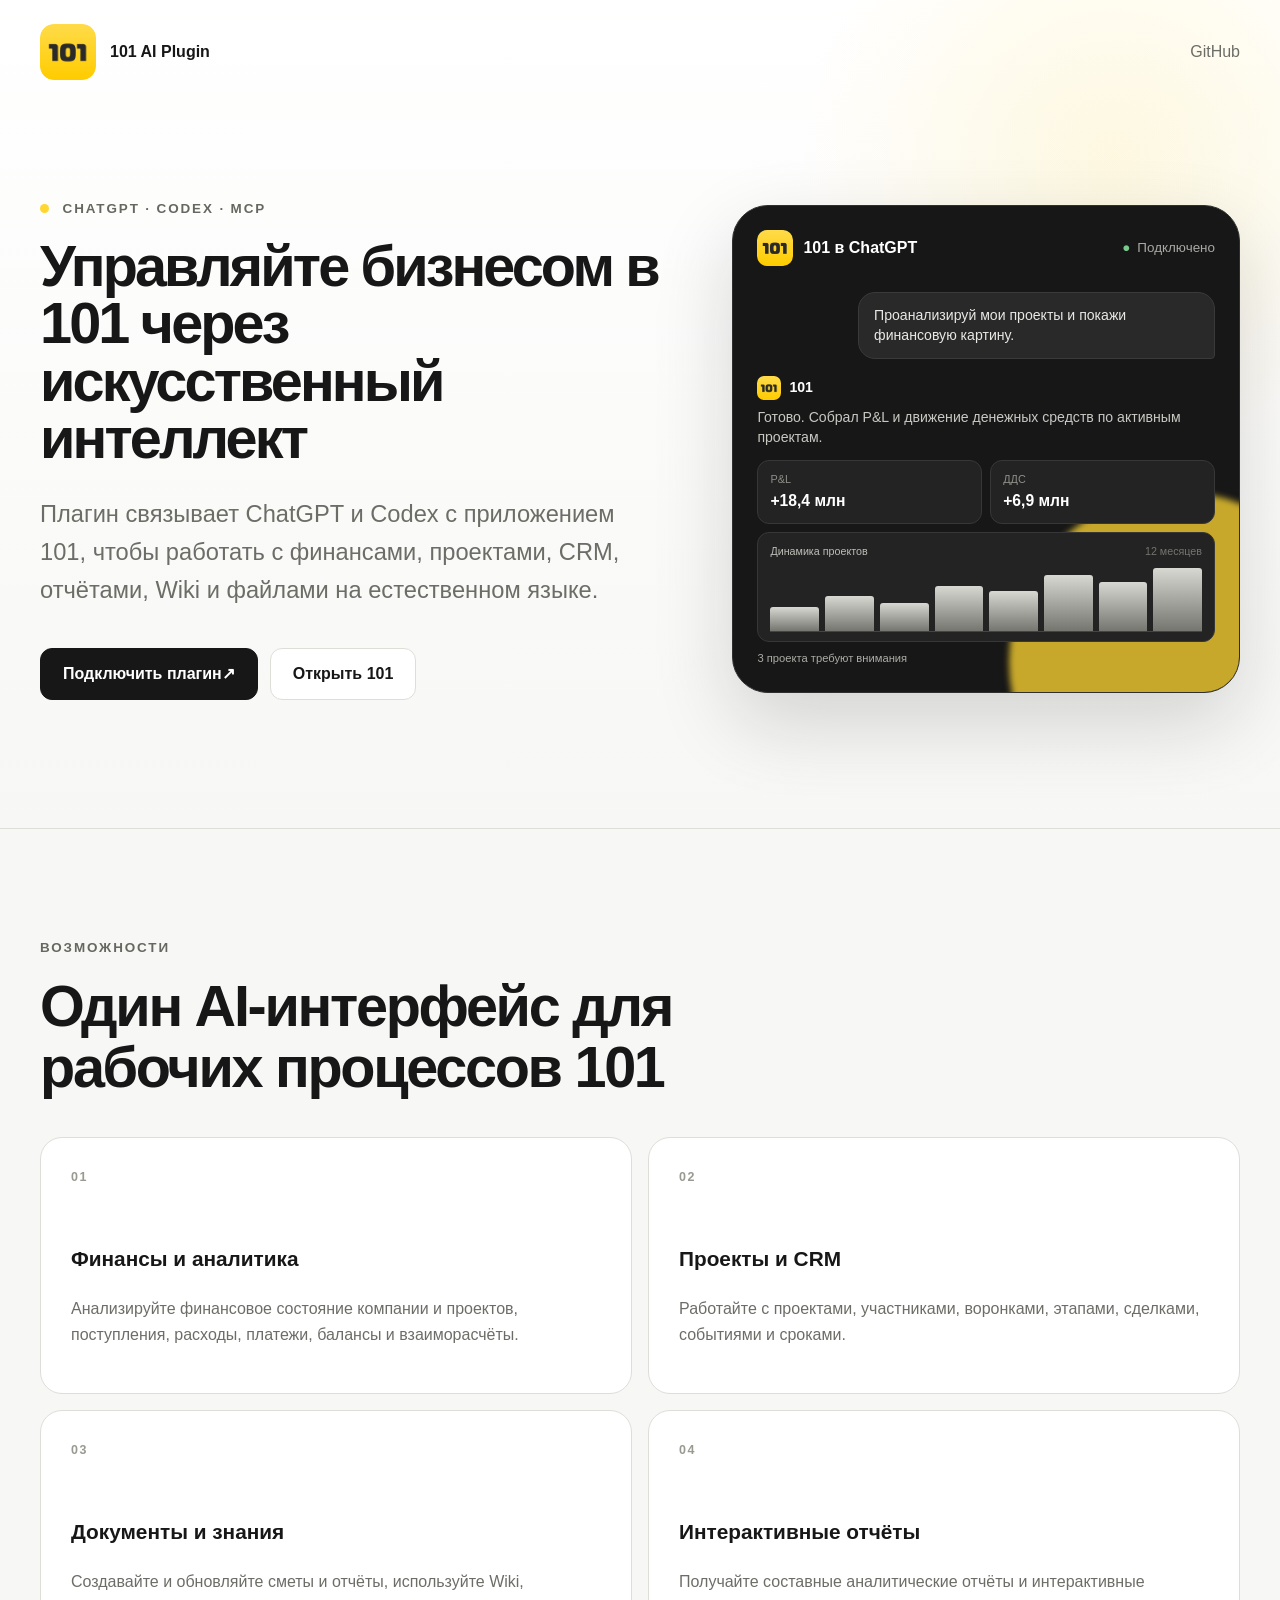
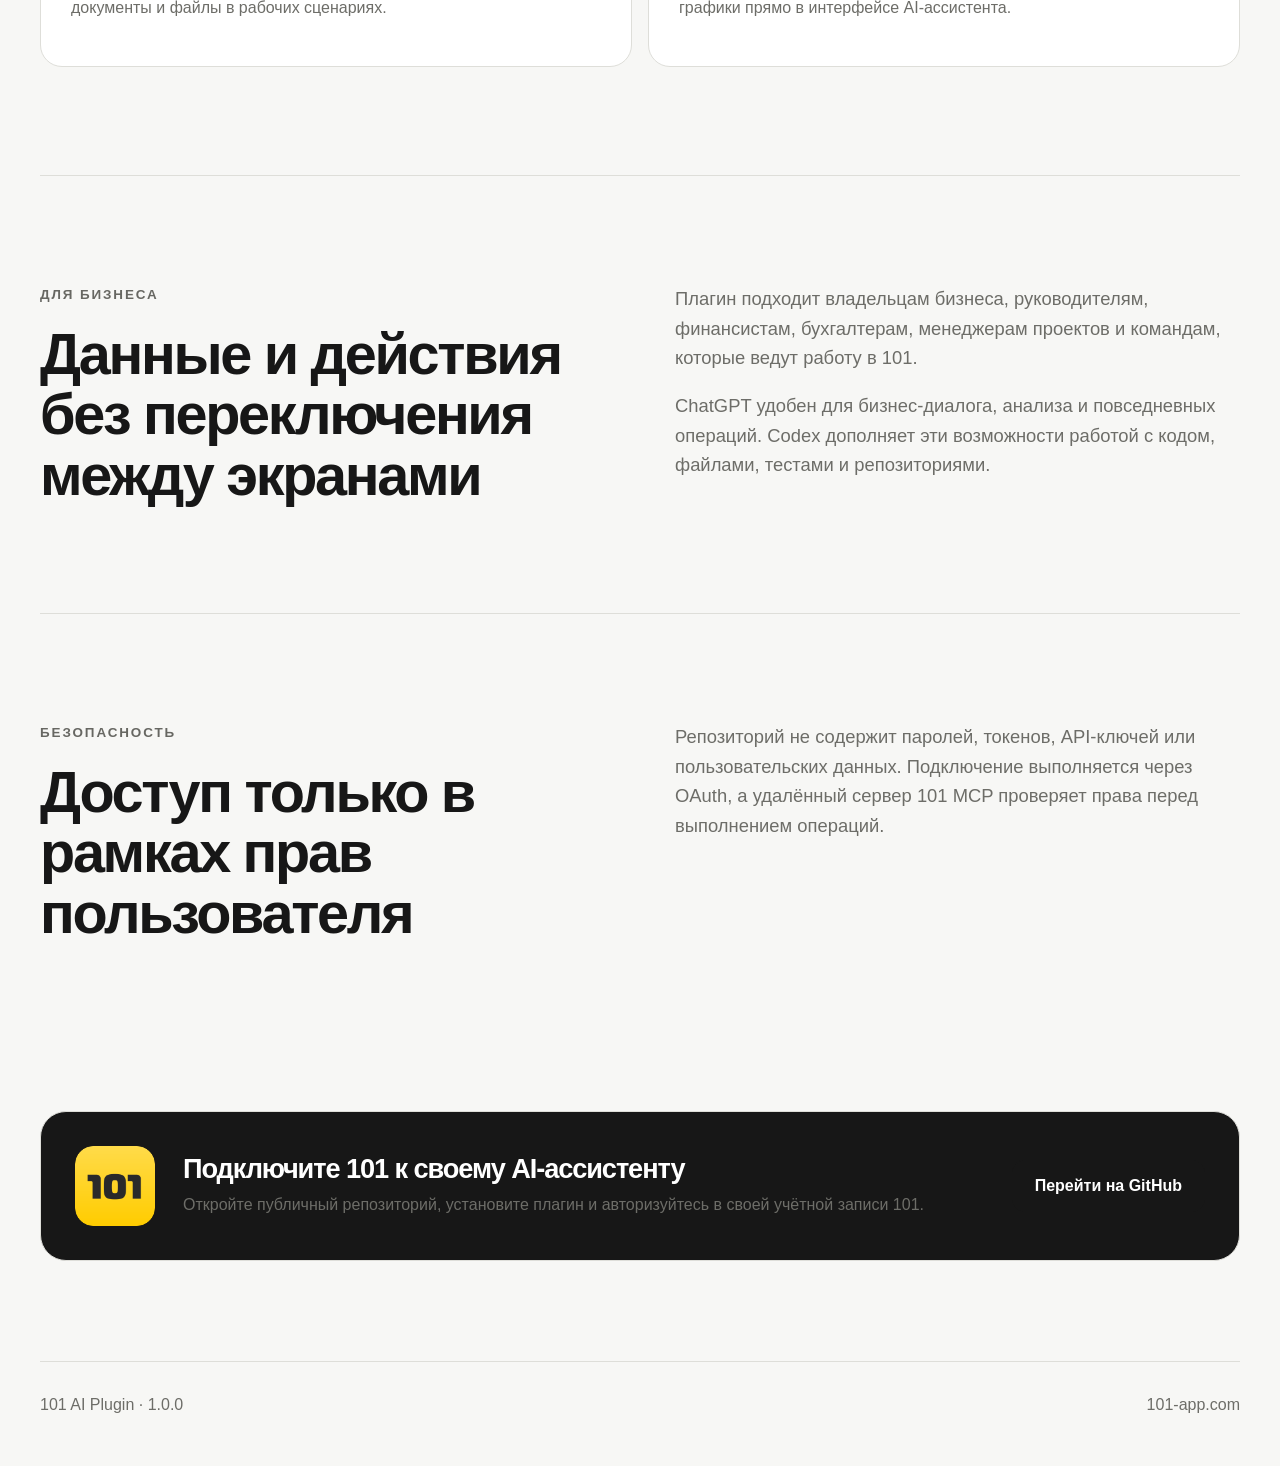
==== docs/index.html @ 82dd188e "fix: refine hero contrast and AI preview" ====
<!doctype html>
<html lang="ru">
  <head>
    <meta charset="utf-8">
    <meta name="viewport" content="width=device-width, initial-scale=1">
    <title>101 AI Plugin — плагин 101 для ChatGPT, Codex и MCP</title>
    <meta name="description" content="Плагин приложения 101 для работы с финансами, проектами, CRM, отчётами и бизнес-аналитикой через ChatGPT, Codex и MCP.">
    <meta name="robots" content="index, follow">
    <link rel="canonical" href="https://101-group.github.io/101-ai-plugin/">
    <link rel="icon" type="image/png" href="101-logo.png">
    <meta property="og:type" content="website">
    <meta property="og:locale" content="ru_RU">
    <meta property="og:title" content="101 AI Plugin — управление бизнесом через искусственный интеллект">
    <meta property="og:description" content="Финансы, проекты, CRM, отчёты и интерактивная аналитика 101 в ChatGPT и Codex.">
    <meta property="og:url" content="https://101-group.github.io/101-ai-plugin/">
    <meta property="og:image" content="https://101-group.github.io/101-ai-plugin/101-logo.png">
    <meta name="twitter:card" content="summary">
    <link rel="stylesheet" href="styles.css">
    <script type="application/ld+json">
      {
        "@context": "https://schema.org",
        "@type": "SoftwareApplication",
        "name": "101 AI Plugin",
        "applicationCategory": "BusinessApplication",
        "description": "Плагин приложения 101 для работы с финансами, проектами, CRM, отчётами и бизнес-аналитикой через ChatGPT, Codex и MCP.",
        "url": "https://101-group.github.io/101-ai-plugin/",
        "softwareVersion": "1.0.0",
        "publisher": {
          "@type": "Organization",
          "name": "101",
          "url": "https://101-app.com/"
        },
        "sameAs": [
          "https://github.com/101-group/101-ai-plugin",
          "https://101-app.com/"
        ]
      }
    </script>
  </head>
  <body>
    <header class="hero">
      <nav class="nav" aria-label="Основная навигация">
        <a class="brand" href="https://101-app.com/" aria-label="Приложение 101">
          <img src="101-logo.png" width="56" height="56" alt="101">
          <span>101 AI Plugin</span>
        </a>
        <a class="nav-link" href="https://github.com/101-group/101-ai-plugin">GitHub</a>
      </nav>

      <div class="hero-content">
        <div class="hero-copy">
          <p class="eyebrow"><span></span> ChatGPT · Codex · MCP</p>
          <h1>Управляйте бизнесом в 101 через искусственный интеллект</h1>
          <p class="lead">Плагин связывает ChatGPT и Codex с приложением 101, чтобы работать с финансами, проектами, CRM, отчётами, Wiki и файлами на естественном языке.</p>
          <div class="actions">
            <a class="button primary" href="https://github.com/101-group/101-ai-plugin#подключение-в-chatgpt">Подключить плагин <span aria-hidden="true">↗</span></a>
            <a class="button secondary" href="https://101-app.com/">Открыть 101</a>
          </div>
        </div>

        <div class="assistant-preview" aria-label="Пример финансового анализа 101 в ChatGPT">
          <div class="preview-head">
            <span class="preview-brand"><img src="101-logo.png" width="36" height="36" alt="">101 в ChatGPT</span>
            <span class="status-dot">Подключено</span>
          </div>

          <div class="chat-thread">
            <div class="message user-message">Проанализируй мои проекты и покажи финансовую картину.</div>
            <div class="message assistant-message">
              <div class="assistant-name"><img src="101-logo.png" width="24" height="24" alt="">101</div>
              <p>Готово. Собрал P&amp;L и движение денежных средств по активным проектам.</p>
              <div class="metric-row">
                <div><span>P&amp;L</span><strong>+18,4 млн</strong></div>
                <div><span>ДДС</span><strong>+6,9 млн</strong></div>
              </div>
              <div class="mini-chart" aria-label="Динамика проектов">
                <div class="chart-head"><span>Динамика проектов</span><span>12 месяцев</span></div>
                <div class="bars" aria-hidden="true">
                  <i style="--h:38%"></i><i style="--h:56%"></i><i style="--h:45%"></i><i style="--h:72%"></i><i style="--h:64%"></i><i style="--h:88%"></i><i style="--h:78%"></i><i style="--h:100%"></i>
                </div>
              </div>
              <span class="analysis-note">3 проекта требуют внимания</span>
            </div>
          </div>
        </div>
      </div>
    </header>

    <main>
      <section class="section" aria-labelledby="capabilities-title">
        <p class="section-label">Возможности</p>
        <h2 id="capabilities-title">Один AI-интерфейс для рабочих процессов 101</h2>
        <div class="grid">
          <article class="card">
            <span class="card-number">01</span>
            <h3>Финансы и аналитика</h3>
            <p>Анализируйте финансовое состояние компании и проектов, поступления, расходы, платежи, балансы и взаиморасчёты.</p>
          </article>
          <article class="card">
            <span class="card-number">02</span>
            <h3>Проекты и CRM</h3>
            <p>Работайте с проектами, участниками, воронками, этапами, сделками, событиями и сроками.</p>
          </article>
          <article class="card">
            <span class="card-number">03</span>
            <h3>Документы и знания</h3>
            <p>Создавайте и обновляйте сметы и отчёты, используйте Wiki, документы и файлы в рабочих сценариях.</p>
          </article>
          <article class="card">
            <span class="card-number">04</span>
            <h3>Интерактивные отчёты</h3>
            <p>Получайте составные аналитические отчёты и интерактивные графики прямо в интерфейсе AI-ассистента.</p>
          </article>
        </div>
      </section>

      <section class="section split" aria-labelledby="audience-title">
        <div>
          <p class="section-label">Для бизнеса</p>
          <h2 id="audience-title">Данные и действия без переключения между экранами</h2>
        </div>
        <div class="copy">
          <p>Плагин подходит владельцам бизнеса, руководителям, финансистам, бухгалтерам, менеджерам проектов и командам, которые ведут работу в 101.</p>
          <p>ChatGPT удобен для бизнес-диалога, анализа и повседневных операций. Codex дополняет эти возможности работой с кодом, файлами, тестами и репозиториями.</p>
        </div>
      </section>

      <section class="section security" aria-labelledby="security-title">
        <div>
          <p class="section-label">Безопасность</p>
          <h2 id="security-title">Доступ только в рамках прав пользователя</h2>
        </div>
        <p>Репозиторий не содержит паролей, токенов, API-ключей или пользовательских данных. Подключение выполняется через OAuth, а удалённый сервер 101 MCP проверяет права перед выполнением операций.</p>
      </section>

      <section class="cta" aria-labelledby="cta-title">
        <img src="101-logo.png" width="80" height="80" alt="">
        <div>
          <h2 id="cta-title">Подключите 101 к своему AI-ассистенту</h2>
          <p>Откройте публичный репозиторий, установите плагин и авторизуйтесь в своей учётной записи 101.</p>
        </div>
        <a class="button primary" href="https://github.com/101-group/101-ai-plugin">Перейти на GitHub</a>
      </section>
    </main>

    <footer>
      <span>101 AI Plugin · 1.0.0</span>
      <a href="https://101-app.com/">101-app.com</a>
    </footer>
  </body>
</html>
---- docs/styles.css ----
:root {
  color-scheme: light;
  --bg: #f7f7f5;
  --surface: #ffffff;
  --surface-muted: #efefec;
  --surface-strong: #171717;
  --text: #171717;
  --muted: #6d6d68;
  --line: #deded9;
  --accent: #ffd632;
  --accent-text: #171717;
  --max: 1200px;
}

* { box-sizing: border-box; }

html { scroll-behavior: smooth; }

body {
  margin: 0;
  color: var(--text);
  background: var(--bg);
  font-family: Inter, -apple-system, BlinkMacSystemFont, "Segoe UI", sans-serif;
  line-height: 1.6;
}

a { color: inherit; }

.hero {
  min-height: 760px;
  padding: 24px max(24px, calc((100vw - var(--max)) / 2));
  background:
    radial-gradient(circle at 87% 19%, rgba(255, 214, 50, 0.14), transparent 24%),
    linear-gradient(180deg, #ffffff 0%, var(--bg) 100%);
  border-bottom: 1px solid var(--line);
}

.nav {
  display: flex;
  align-items: center;
  justify-content: space-between;
}

.brand {
  display: flex;
  align-items: center;
  gap: 14px;
  font-weight: 700;
  text-decoration: none;
}

.brand img { border-radius: 14px; }

.nav-link {
  color: var(--muted);
  text-decoration: none;
}

.hero-content {
  display: grid;
  grid-template-columns: minmax(0, 1.1fr) minmax(400px, 0.9fr);
  gap: 72px;
  align-items: center;
  padding: 118px 0 104px;
}

.eyebrow,
.section-label {
  margin: 0 0 18px;
  color: #676762;
  font-size: 0.84rem;
  font-weight: 750;
  letter-spacing: 0.14em;
  text-transform: uppercase;
}

.eyebrow span {
  display: inline-block;
  width: 9px;
  height: 9px;
  margin-right: 8px;
  background: var(--accent);
  border-radius: 50%;
}

h1,
h2,
h3,
p { margin-top: 0; }

h1 {
  max-width: 850px;
  margin-bottom: 28px;
  font-size: clamp(2.8rem, 4.5vw, 4.35rem);
  line-height: 1;
  letter-spacing: -0.05em;
}

.lead {
  max-width: 760px;
  margin-bottom: 38px;
  color: var(--muted);
  font-size: clamp(1.15rem, 2.3vw, 1.48rem);
}

.actions {
  display: flex;
  flex-wrap: wrap;
  gap: 12px;
}

.button {
  display: inline-flex;
  min-height: 52px;
  align-items: center;
  justify-content: center;
  padding: 12px 22px;
  border: 1px solid var(--line);
  border-radius: 12px;
  font-weight: 700;
  text-decoration: none;
}

.button.primary {
  color: #fff;
  background: #171717;
  border-color: #171717;
}

.button.secondary { background: #fff; }

.button { transition: transform 180ms ease, background-color 180ms ease; }
.button:hover { transform: translateY(-2px); }
.button.primary:hover { background: #333; }

.assistant-preview {
  position: relative;
  min-height: 480px;
  padding: 24px;
  overflow: hidden;
  color: #fff;
  background: #171717;
  border: 1px solid #2f2f2f;
  border-radius: 36px;
  box-shadow: 0 30px 80px rgba(20, 20, 18, 0.16);
}

.assistant-preview::after {
  position: absolute;
  right: -110px;
  bottom: -140px;
  width: 340px;
  height: 340px;
  background: rgba(255, 214, 50, 0.76);
  border-radius: 50%;
  filter: blur(3px);
  content: "";
}

.preview-head,
.preview-foot {
  position: relative;
  z-index: 2;
  display: flex;
  align-items: center;
  justify-content: space-between;
}

.preview-brand { display: flex; align-items: center; gap: 10px; font-weight: 700; }
.preview-brand img { border-radius: 10px; }
.status-dot { color: #a9a9a4; font-size: .84rem; }
.status-dot::before { color: #77ca8b; content: "●"; margin-right: 7px; }

.chat-thread { position: relative; z-index: 2; margin-top: 26px; }
.message { font-size: .88rem; line-height: 1.4; }
.user-message {
  max-width: 78%;
  margin-left: auto;
  padding: 13px 15px;
  color: #e8e8e4;
  background: #292929;
  border: 1px solid #3a3a3a;
  border-radius: 17px 17px 4px 17px;
}
.assistant-message { margin-top: 17px; }
.assistant-name { display: flex; align-items: center; gap: 8px; margin-bottom: 8px; font-weight: 700; }
.assistant-name img { border-radius: 7px; }
.assistant-message > p { margin-bottom: 12px; color: #c8c8c3; }
.metric-row { display: grid; grid-template-columns: 1fr 1fr; gap: 8px; }
.metric-row > div { padding: 11px 12px; background: #232323; border: 1px solid #373737; border-radius: 12px; }
.metric-row span { display: block; margin-bottom: 3px; color: #8f8f89; font-size: .68rem; }
.metric-row strong { font-size: .98rem; }
.mini-chart { margin-top: 8px; padding: 11px 12px 9px; background: #232323; border: 1px solid #373737; border-radius: 12px; }
.chart-head { display: flex; justify-content: space-between; color: #bdbdb8; font-size: .67rem; }
.chart-head span:last-child { color: #74746f; }
.bars { display: flex; height: 64px; align-items: end; gap: 6px; margin-top: 9px; border-bottom: 1px solid #464641; }
.bars i { flex: 1; height: var(--h); min-width: 4px; background: linear-gradient(180deg, #d8d8d2, #767671); border-radius: 3px 3px 0 0; }
.analysis-note { display: inline-block; margin-top: 9px; color: #adada7; font-size: .7rem; }

main,
footer {
  width: min(var(--max), calc(100% - 48px));
  margin-inline: auto;
}

.section { padding: 108px 0; }

.section + .section { border-top: 1px solid var(--line); }

h2 {
  max-width: 800px;
  margin-bottom: 40px;
  font-size: clamp(2rem, 4.5vw, 3.6rem);
  line-height: 1.05;
  letter-spacing: -0.04em;
}

h3 { font-size: 1.3rem; }

.grid {
  display: grid;
  grid-template-columns: repeat(2, 1fr);
  gap: 16px;
}

.card {
  min-height: 220px;
  padding: 30px;
  background: var(--surface);
  border: 1px solid var(--line);
  border-radius: 22px;
}

.card { transition: transform 180ms ease, box-shadow 180ms ease; }
.card:hover { transform: translateY(-4px); box-shadow: 0 18px 46px rgba(20,20,18,.07); }
.card-number { display: block; margin-bottom: 54px; color: #999991; font-size: .78rem; font-weight: 700; letter-spacing: .12em; }

.card p,
.copy,
.security > p,
.cta p { color: var(--muted); }

.split,
.security {
  display: grid;
  grid-template-columns: 1fr 1fr;
  gap: 70px;
}

.split h2,
.security h2 { margin-bottom: 0; }

.copy,
.security > p { font-size: 1.15rem; }

.cta {
  display: grid;
  grid-template-columns: auto 1fr auto;
  gap: 28px;
  align-items: center;
  margin: 60px 0 100px;
  padding: 34px;
  color: #fff;
  background: var(--surface-strong);
  border: 1px solid var(--line);
  border-radius: 26px;
}

.cta img { border-radius: 18px; }
.cta h2 { margin-bottom: 8px; font-size: 1.7rem; }
.cta p { margin-bottom: 0; }

footer {
  display: flex;
  justify-content: space-between;
  padding: 30px 0 48px;
  color: var(--muted);
  border-top: 1px solid var(--line);
}

footer a { text-decoration: none; }

.button:focus-visible,
.nav-link:focus-visible,
.brand:focus-visible,
footer a:focus-visible {
  outline: 3px solid var(--accent);
  outline-offset: 4px;
}

@media (max-width: 760px) {
  .hero { min-height: auto; }
  .hero-content { grid-template-columns: 1fr; gap: 48px; padding: 84px 0 72px; }
  .assistant-preview { min-height: 430px; border-radius: 26px; }
  .user-message { max-width: 88%; }
  .grid,
  .split,
  .security { grid-template-columns: 1fr; }
  .split,
  .security { gap: 24px; }
  .section { padding: 76px 0; }
  .cta { grid-template-columns: 1fr; }
  .cta .button { width: 100%; }
  footer { flex-direction: column; gap: 10px; }
}

@media (prefers-reduced-motion: reduce) {
  html { scroll-behavior: auto; }
}
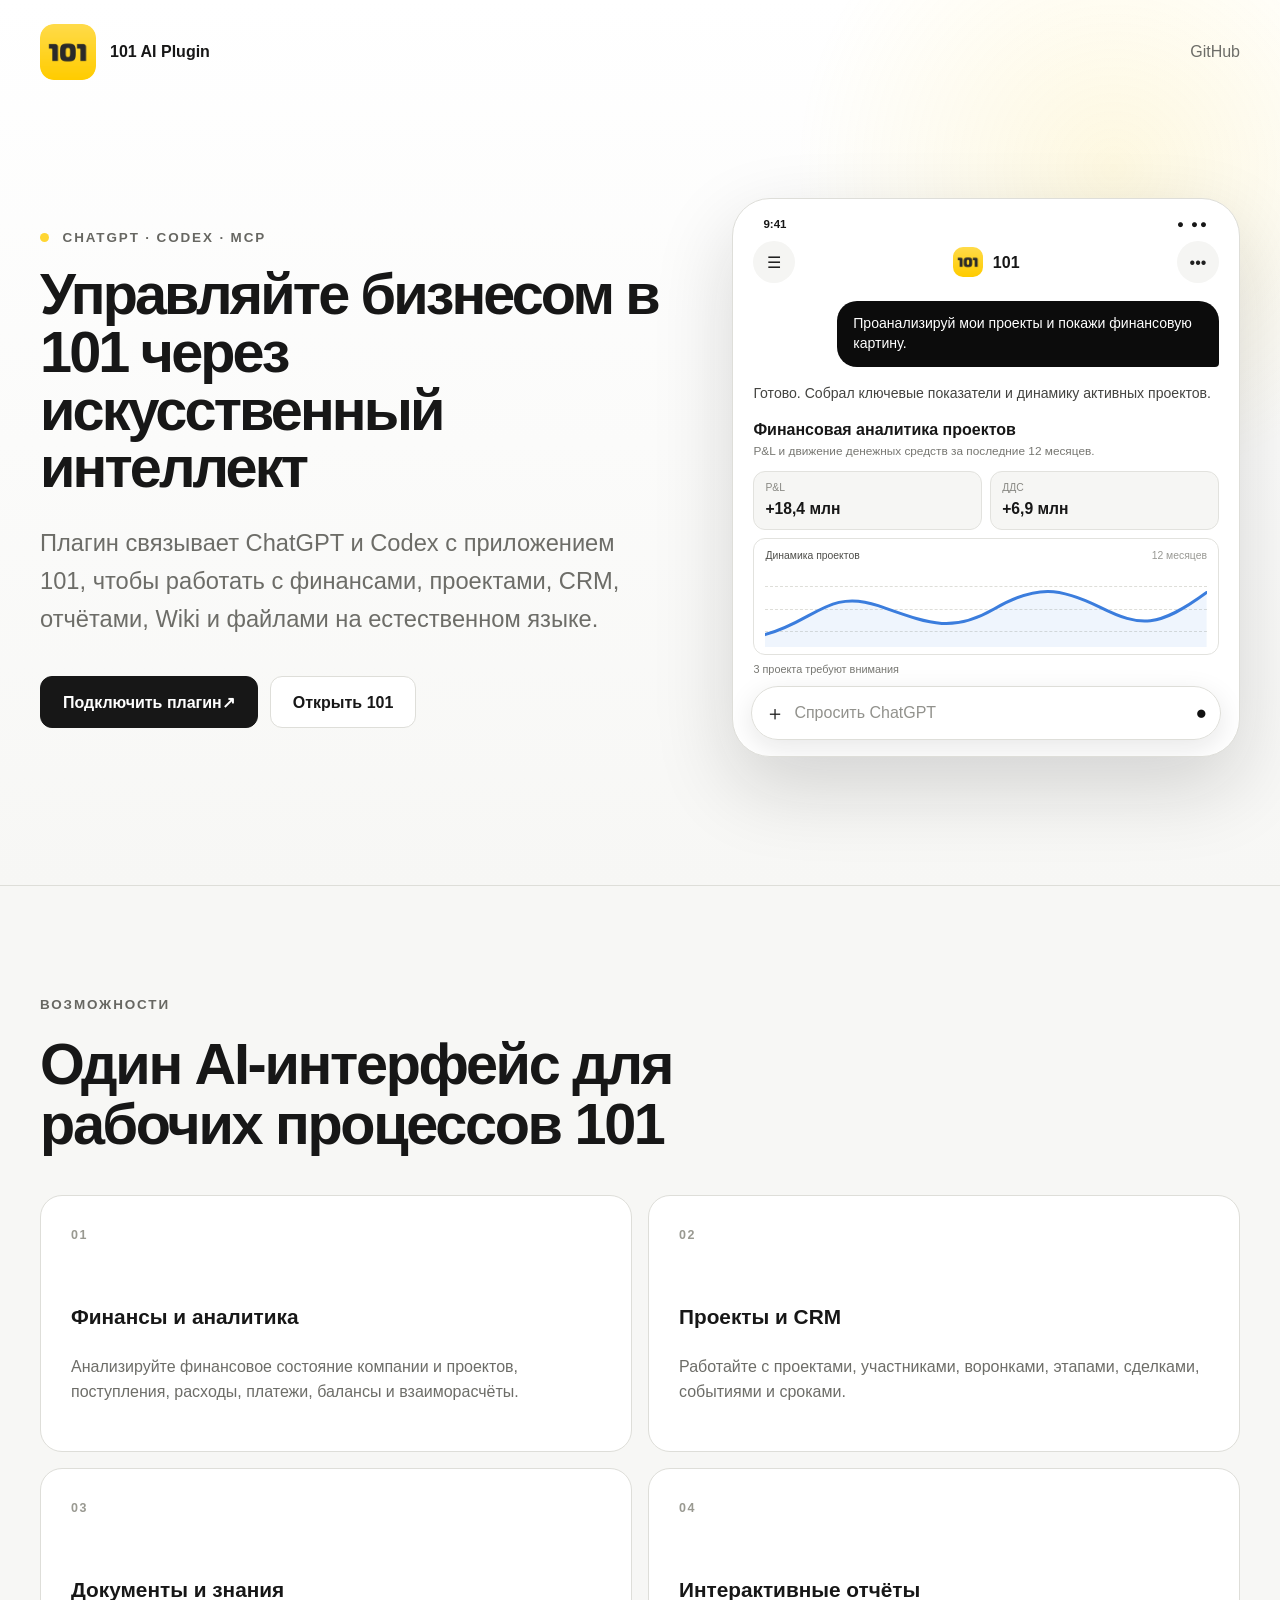
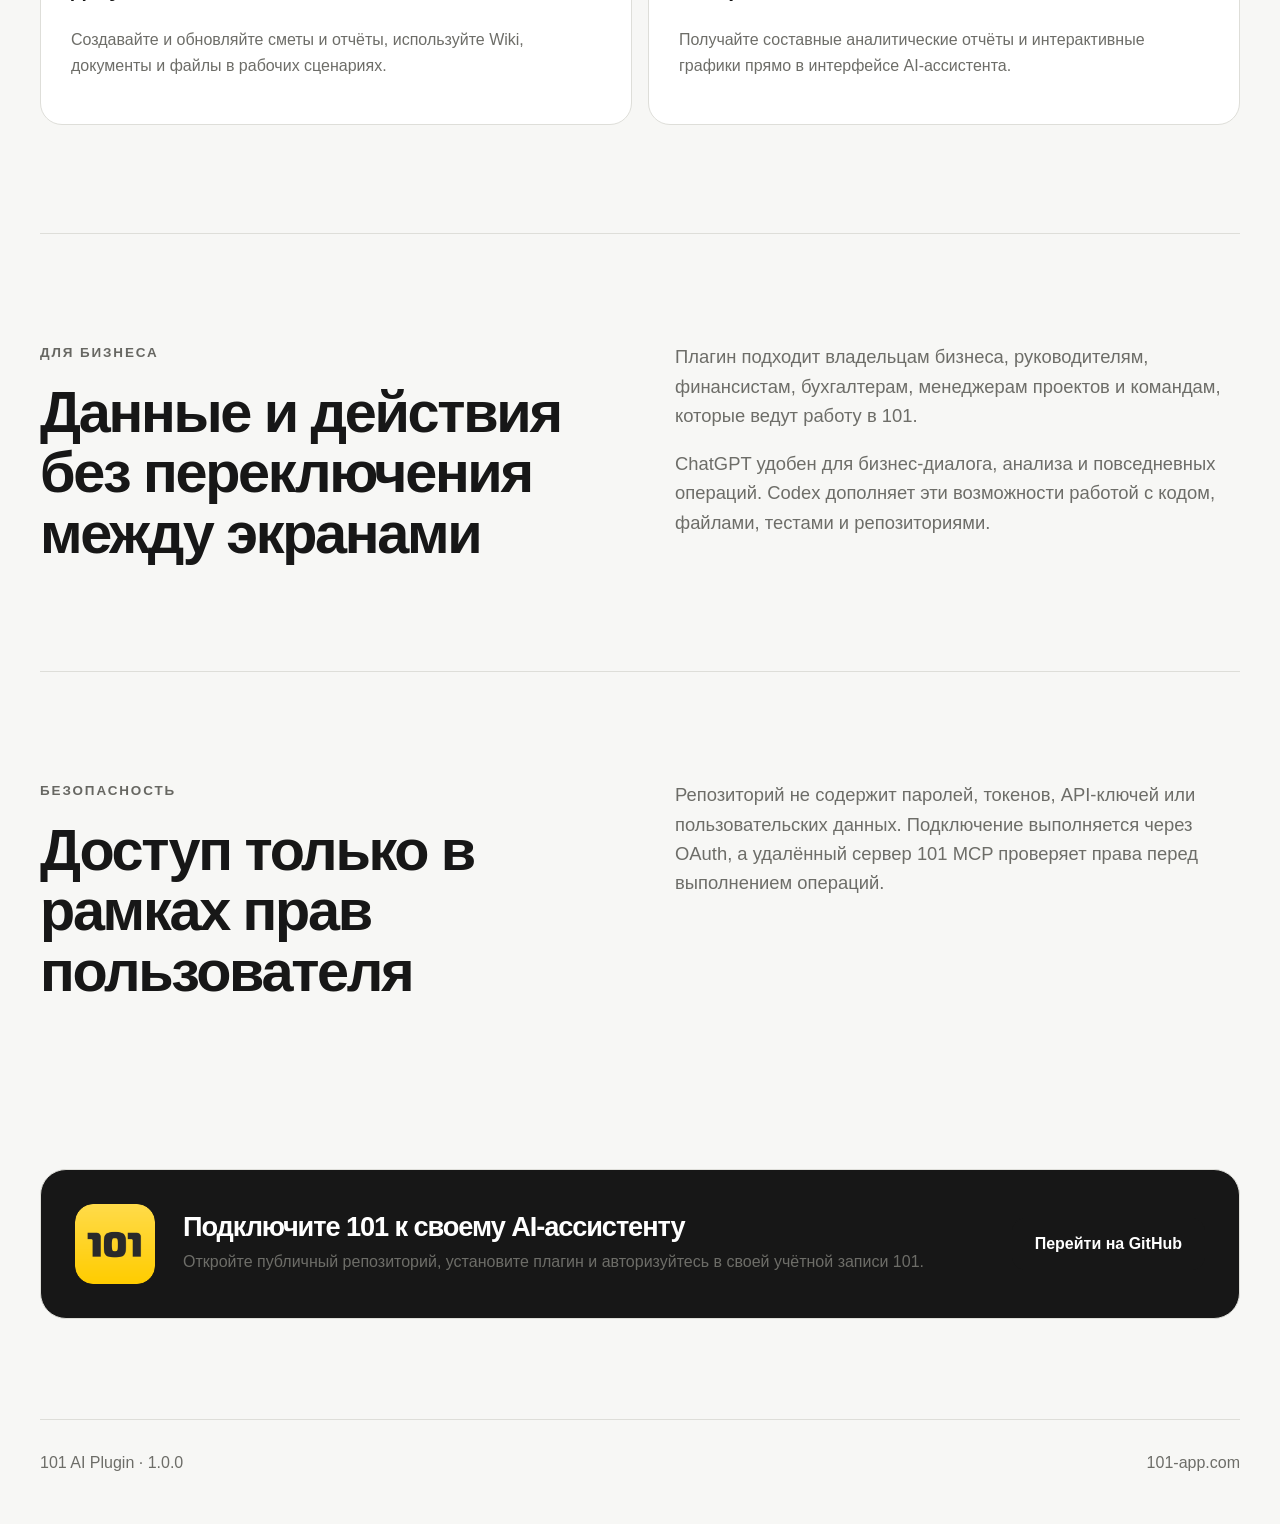
==== commit d648aad0: "fix: model ChatGPT mobile analytics preview" ====
--- a/docs/index.html
+++ b/docs/index.html
@@ -59,29 +59,38 @@
         </div>
 
         <div class="assistant-preview" aria-label="Пример финансового анализа 101 в ChatGPT">
+          <div class="phone-status" aria-hidden="true"><strong>9:41</strong><span>● ●●</span></div>
           <div class="preview-head">
-            <span class="preview-brand"><img src="101-logo.png" width="36" height="36" alt="">101 в ChatGPT</span>
-            <span class="status-dot">Подключено</span>
+            <button type="button" tabindex="-1" aria-hidden="true">☰</button>
+            <span class="preview-brand"><img src="101-logo.png" width="30" height="30" alt="">101</span>
+            <button type="button" tabindex="-1" aria-hidden="true">•••</button>
           </div>
 
           <div class="chat-thread">
             <div class="message user-message">Проанализируй мои проекты и покажи финансовую картину.</div>
             <div class="message assistant-message">
-              <div class="assistant-name"><img src="101-logo.png" width="24" height="24" alt="">101</div>
-              <p>Готово. Собрал P&amp;L и движение денежных средств по активным проектам.</p>
+              <p>Готово. Собрал ключевые показатели и динамику активных проектов.</p>
+              <h3>Финансовая аналитика проектов</h3>
+              <p class="analysis-description">P&amp;L и движение денежных средств за последние 12 месяцев.</p>
               <div class="metric-row">
                 <div><span>P&amp;L</span><strong>+18,4 млн</strong></div>
                 <div><span>ДДС</span><strong>+6,9 млн</strong></div>
               </div>
               <div class="mini-chart" aria-label="Динамика проектов">
                 <div class="chart-head"><span>Динамика проектов</span><span>12 месяцев</span></div>
-                <div class="bars" aria-hidden="true">
-                  <i style="--h:38%"></i><i style="--h:56%"></i><i style="--h:45%"></i><i style="--h:72%"></i><i style="--h:64%"></i><i style="--h:88%"></i><i style="--h:78%"></i><i style="--h:100%"></i>
+                <div class="line-chart" aria-hidden="true">
+                  <span class="grid-line line-one"></span><span class="grid-line line-two"></span><span class="grid-line line-three"></span>
+                  <svg viewBox="0 0 320 92" preserveAspectRatio="none">
+                    <path class="chart-area" d="M0 77 C35 62,46 21,82 42 S135 76,166 46 S214 20,243 44 S285 69,320 26 L320 92 L0 92 Z"></path>
+                    <path class="chart-line" d="M0 77 C35 62,46 21,82 42 S135 76,166 46 S214 20,243 44 S285 69,320 26"></path>
+                  </svg>
                 </div>
               </div>
               <span class="analysis-note">3 проекта требуют внимания</span>
             </div>
           </div>
+
+          <div class="chat-composer" aria-hidden="true"><span>＋</span><span>Спросить ChatGPT</span><b>●</b></div>
         </div>
       </div>
     </header>
--- a/docs/styles.css
+++ b/docs/styles.css
@@ -136,26 +136,17 @@
 .assistant-preview {
   position: relative;
   min-height: 480px;
-  padding: 24px;
+  padding: 16px 20px 20px;
   overflow: hidden;
-  color: #fff;
-  background: #171717;
-  border: 1px solid #2f2f2f;
-  border-radius: 36px;
+  color: #171717;
+  background: #fff;
+  border: 1px solid #deded9;
+  border-radius: 38px;
   box-shadow: 0 30px 80px rgba(20, 20, 18, 0.16);
 }
 
-.assistant-preview::after {
-  position: absolute;
-  right: -110px;
-  bottom: -140px;
-  width: 340px;
-  height: 340px;
-  background: rgba(255, 214, 50, 0.76);
-  border-radius: 50%;
-  filter: blur(3px);
-  content: "";
-}
+.phone-status { display: flex; justify-content: space-between; padding: 0 10px 8px; font-size: .72rem; }
+.phone-status span { letter-spacing: 2px; }
 
 .preview-head,
 .preview-foot {
@@ -168,34 +159,38 @@
 
 .preview-brand { display: flex; align-items: center; gap: 10px; font-weight: 700; }
 .preview-brand img { border-radius: 10px; }
-.status-dot { color: #a9a9a4; font-size: .84rem; }
-.status-dot::before { color: #77ca8b; content: "●"; margin-right: 7px; }
-
-.chat-thread { position: relative; z-index: 2; margin-top: 26px; }
+.preview-head button { width: 42px; height: 42px; padding: 0; color: #202020; background: #f5f5f3; border: 0; border-radius: 50%; font: inherit; }
+
+.chat-thread { position: relative; z-index: 2; margin-top: 18px; padding-bottom: 58px; }
 .message { font-size: .88rem; line-height: 1.4; }
 .user-message {
-  max-width: 78%;
+  max-width: 82%;
   margin-left: auto;
-  padding: 13px 15px;
-  color: #e8e8e4;
-  background: #292929;
-  border: 1px solid #3a3a3a;
-  border-radius: 17px 17px 4px 17px;
+  padding: 13px 16px;
+  color: #fff;
+  background: #0c0c0c;
+  border-radius: 20px 20px 4px 20px;
 }
 .assistant-message { margin-top: 17px; }
-.assistant-name { display: flex; align-items: center; gap: 8px; margin-bottom: 8px; font-weight: 700; }
-.assistant-name img { border-radius: 7px; }
-.assistant-message > p { margin-bottom: 12px; color: #c8c8c3; }
+.assistant-message > p { margin-bottom: 11px; color: #444441; }
+.assistant-message h3 { margin: 15px 0 2px; font-size: 1rem; }
+.assistant-message .analysis-description { color: #777772; font-size: .74rem; }
 .metric-row { display: grid; grid-template-columns: 1fr 1fr; gap: 8px; }
-.metric-row > div { padding: 11px 12px; background: #232323; border: 1px solid #373737; border-radius: 12px; }
-.metric-row span { display: block; margin-bottom: 3px; color: #8f8f89; font-size: .68rem; }
+.metric-row > div { padding: 9px 11px; background: #f6f6f4; border: 1px solid #e2e2de; border-radius: 12px; }
+.metric-row span { display: block; margin-bottom: 3px; color: #888883; font-size: .65rem; }
 .metric-row strong { font-size: .98rem; }
-.mini-chart { margin-top: 8px; padding: 11px 12px 9px; background: #232323; border: 1px solid #373737; border-radius: 12px; }
-.chart-head { display: flex; justify-content: space-between; color: #bdbdb8; font-size: .67rem; }
-.chart-head span:last-child { color: #74746f; }
-.bars { display: flex; height: 64px; align-items: end; gap: 6px; margin-top: 9px; border-bottom: 1px solid #464641; }
-.bars i { flex: 1; height: var(--h); min-width: 4px; background: linear-gradient(180deg, #d8d8d2, #767671); border-radius: 3px 3px 0 0; }
-.analysis-note { display: inline-block; margin-top: 9px; color: #adada7; font-size: .7rem; }
+.mini-chart { margin-top: 8px; padding: 10px 11px 7px; background: #fff; border: 1px solid #e2e2de; border-radius: 12px; }
+.chart-head { display: flex; justify-content: space-between; color: #4e4e4a; font-size: .65rem; }
+.chart-head span:last-child { color: #999994; }
+.line-chart { position: relative; height: 76px; margin-top: 7px; overflow: hidden; }
+.line-chart svg { position: absolute; inset: 0; width: 100%; height: 100%; }
+.chart-line { fill: none; stroke: #3b7ddd; stroke-linecap: round; stroke-width: 3; vector-effect: non-scaling-stroke; }
+.chart-area { fill: rgba(59,125,221,.08); }
+.grid-line { position: absolute; right: 0; left: 0; border-top: 1px dashed #deded9; }
+.line-one { top: 20%; }.line-two { top: 50%; }.line-three { top: 80%; }
+.analysis-note { display: inline-block; margin-top: 7px; color: #777772; font-size: .68rem; }
+.chat-composer { position: absolute; right: 18px; bottom: 16px; left: 18px; z-index: 3; display: grid; grid-template-columns: auto 1fr auto; gap: 9px; align-items: center; padding: 10px 13px; color: #92928d; background: rgba(255,255,255,.94); border: 1px solid #deded9; border-radius: 999px; box-shadow: 0 8px 28px rgba(20,20,18,.1); backdrop-filter: blur(12px); }
+.chat-composer span:first-child { color: #222; font-size: 1.25rem; }.chat-composer b { color: #111; font-size: 1.2rem; }
 
 main,
 footer {
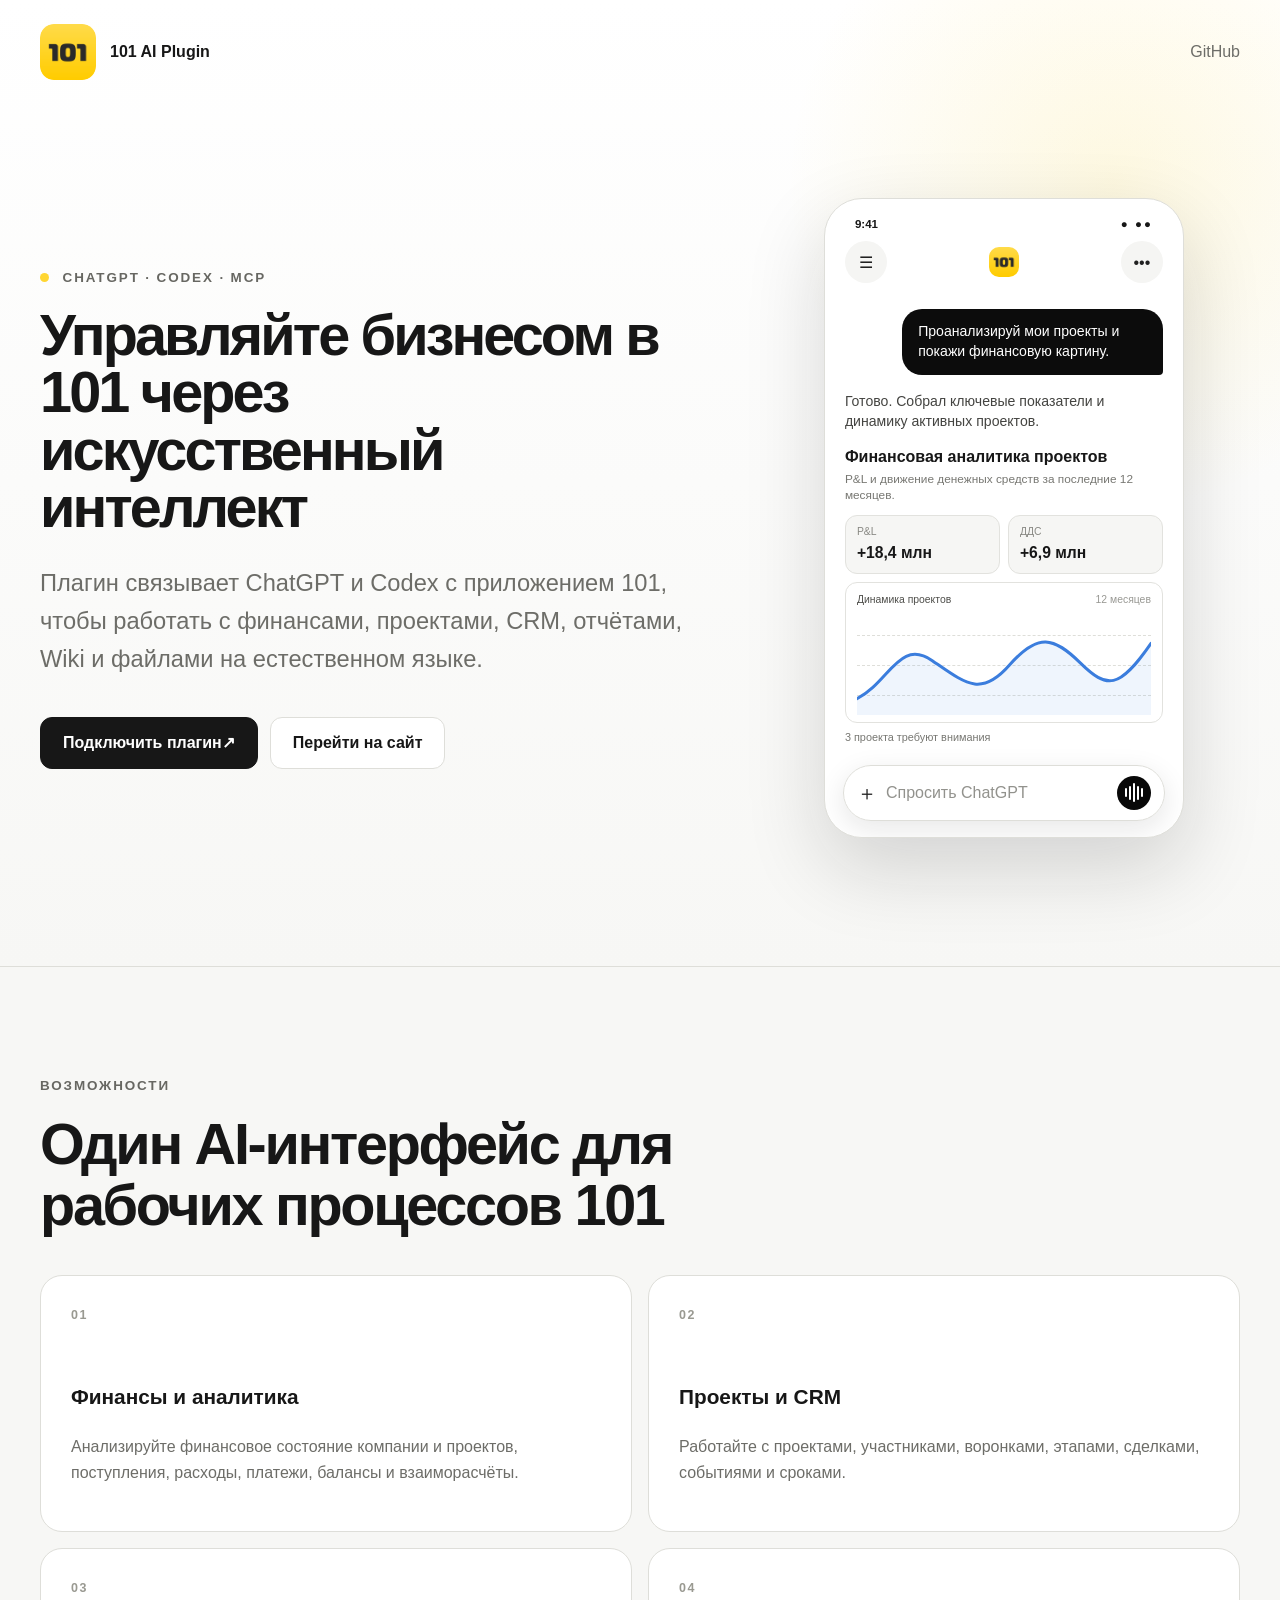
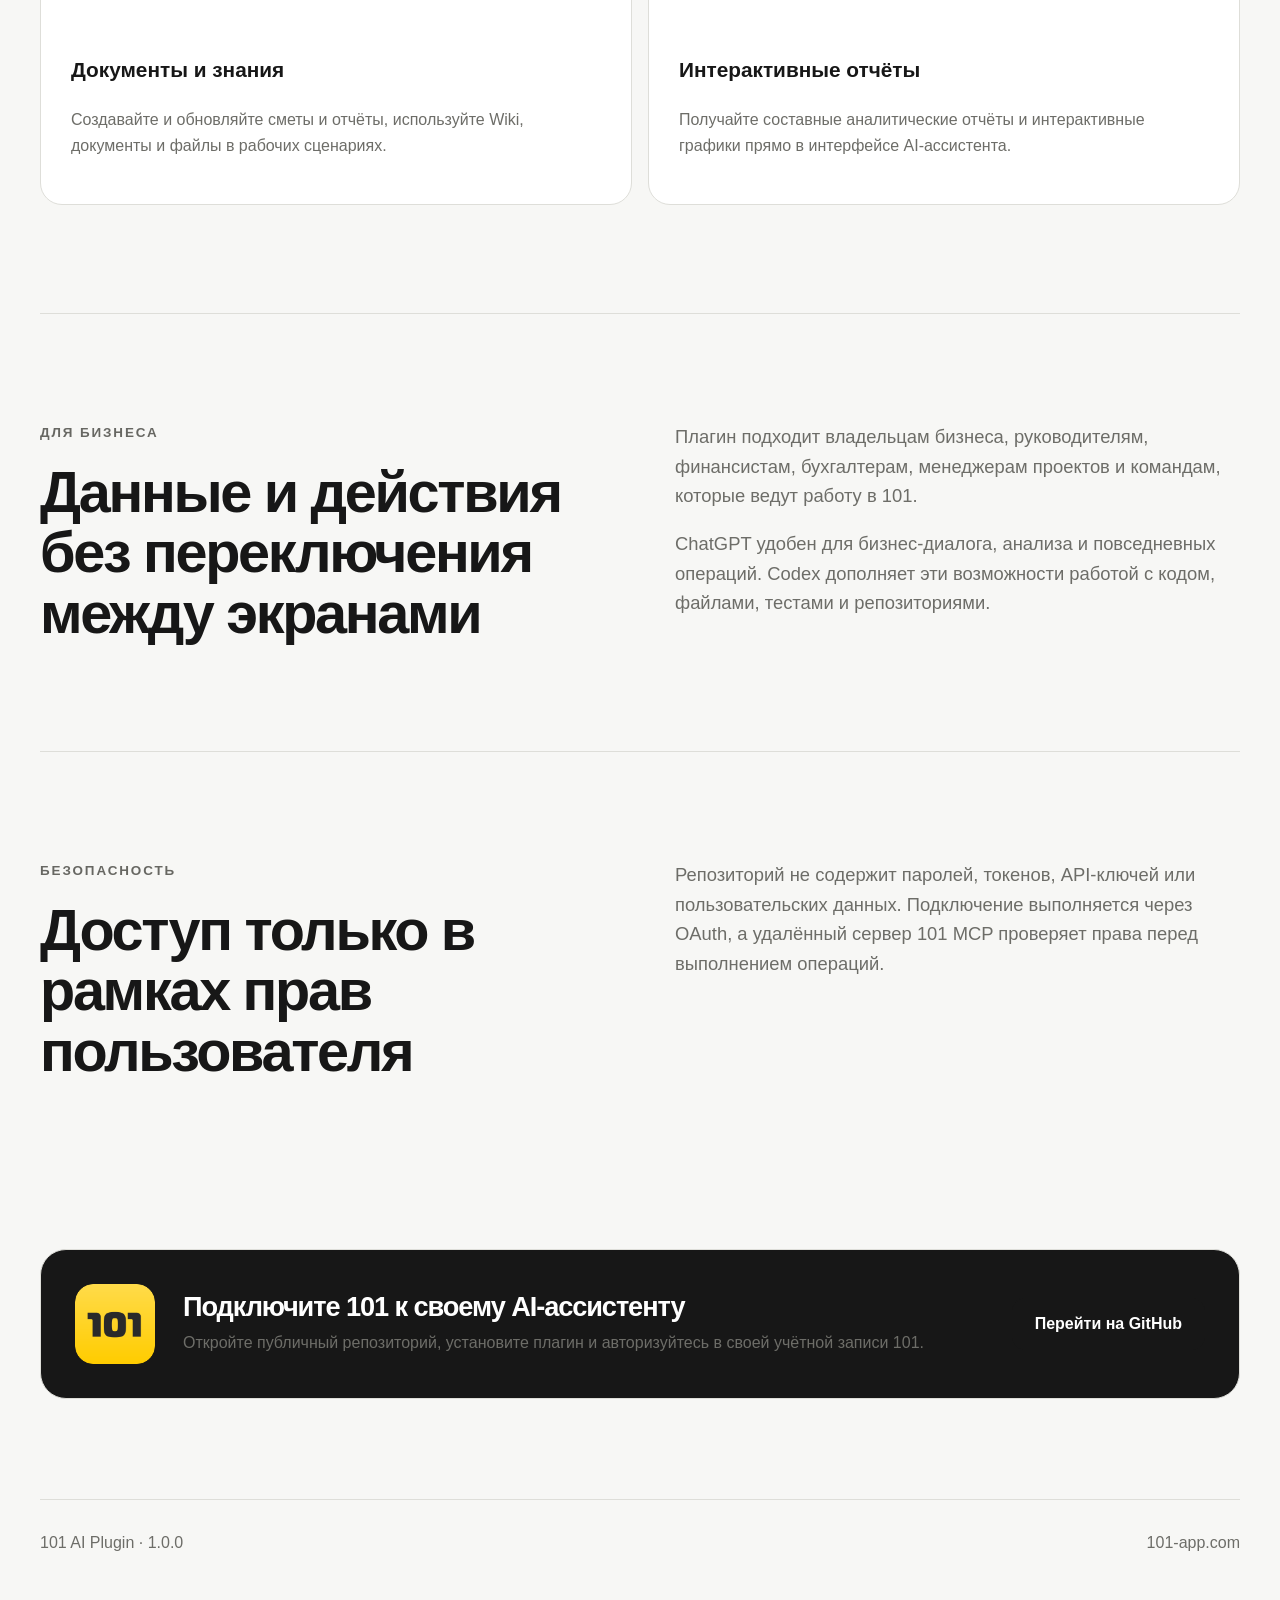
==== commit eae93763: "fix: polish mobile preview controls" ====
--- a/docs/index.html
+++ b/docs/index.html
@@ -54,7 +54,7 @@
           <p class="lead">Плагин связывает ChatGPT и Codex с приложением 101, чтобы работать с финансами, проектами, CRM, отчётами, Wiki и файлами на естественном языке.</p>
           <div class="actions">
             <a class="button primary" href="https://github.com/101-group/101-ai-plugin#подключение-в-chatgpt">Подключить плагин <span aria-hidden="true">↗</span></a>
-            <a class="button secondary" href="https://101-app.com/">Открыть 101</a>
+            <a class="button secondary" href="https://101-app.com/">Перейти на сайт</a>
           </div>
         </div>
 
@@ -62,7 +62,7 @@
           <div class="phone-status" aria-hidden="true"><strong>9:41</strong><span>● ●●</span></div>
           <div class="preview-head">
             <button type="button" tabindex="-1" aria-hidden="true">☰</button>
-            <span class="preview-brand"><img src="101-logo.png" width="30" height="30" alt="">101</span>
+            <span class="preview-brand"><img src="101-logo.png" width="30" height="30" alt="101"></span>
             <button type="button" tabindex="-1" aria-hidden="true">•••</button>
           </div>
 
@@ -90,7 +90,7 @@
             </div>
           </div>
 
-          <div class="chat-composer" aria-hidden="true"><span>＋</span><span>Спросить ChatGPT</span><b>●</b></div>
+          <div class="chat-composer" aria-hidden="true"><span>＋</span><span>Спросить ChatGPT</span><b class="voice-wave"><i></i><i></i><i></i><i></i><i></i></b></div>
         </div>
       </div>
     </header>
--- a/docs/styles.css
+++ b/docs/styles.css
@@ -58,7 +58,7 @@
 
 .hero-content {
   display: grid;
-  grid-template-columns: minmax(0, 1.1fr) minmax(400px, 0.9fr);
+  grid-template-columns: minmax(0, 1fr) minmax(330px, 0.72fr);
   gap: 72px;
   align-items: center;
   padding: 118px 0 104px;
@@ -135,7 +135,9 @@
 
 .assistant-preview {
   position: relative;
-  min-height: 480px;
+  width: min(100%, 360px);
+  min-height: 570px;
+  justify-self: center;
   padding: 16px 20px 20px;
   overflow: hidden;
   color: #171717;
@@ -161,7 +163,7 @@
 .preview-brand img { border-radius: 10px; }
 .preview-head button { width: 42px; height: 42px; padding: 0; color: #202020; background: #f5f5f3; border: 0; border-radius: 50%; font: inherit; }
 
-.chat-thread { position: relative; z-index: 2; margin-top: 18px; padding-bottom: 58px; }
+.chat-thread { position: relative; z-index: 2; margin-top: 26px; padding-bottom: 70px; }
 .message { font-size: .88rem; line-height: 1.4; }
 .user-message {
   max-width: 82%;
@@ -182,7 +184,7 @@
 .mini-chart { margin-top: 8px; padding: 10px 11px 7px; background: #fff; border: 1px solid #e2e2de; border-radius: 12px; }
 .chart-head { display: flex; justify-content: space-between; color: #4e4e4a; font-size: .65rem; }
 .chart-head span:last-child { color: #999994; }
-.line-chart { position: relative; height: 76px; margin-top: 7px; overflow: hidden; }
+.line-chart { position: relative; height: 100px; margin-top: 7px; overflow: hidden; }
 .line-chart svg { position: absolute; inset: 0; width: 100%; height: 100%; }
 .chart-line { fill: none; stroke: #3b7ddd; stroke-linecap: round; stroke-width: 3; vector-effect: non-scaling-stroke; }
 .chart-area { fill: rgba(59,125,221,.08); }
@@ -190,7 +192,11 @@
 .line-one { top: 20%; }.line-two { top: 50%; }.line-three { top: 80%; }
 .analysis-note { display: inline-block; margin-top: 7px; color: #777772; font-size: .68rem; }
 .chat-composer { position: absolute; right: 18px; bottom: 16px; left: 18px; z-index: 3; display: grid; grid-template-columns: auto 1fr auto; gap: 9px; align-items: center; padding: 10px 13px; color: #92928d; background: rgba(255,255,255,.94); border: 1px solid #deded9; border-radius: 999px; box-shadow: 0 8px 28px rgba(20,20,18,.1); backdrop-filter: blur(12px); }
-.chat-composer span:first-child { color: #222; font-size: 1.25rem; }.chat-composer b { color: #111; font-size: 1.2rem; }
+.chat-composer span:first-child { color: #222; font-size: 1.25rem; }
+.voice-wave { display: flex; width: 34px; height: 34px; align-items: center; justify-content: center; gap: 2px; background: #080808; border-radius: 50%; }
+.voice-wave i { display: block; width: 2px; height: 9px; background: #fff; border-radius: 2px; }
+.voice-wave i:nth-child(2), .voice-wave i:nth-child(4) { height: 14px; }
+.voice-wave i:nth-child(3) { height: 19px; }
 
 main,
 footer {
@@ -286,7 +292,7 @@
 @media (max-width: 760px) {
   .hero { min-height: auto; }
   .hero-content { grid-template-columns: 1fr; gap: 48px; padding: 84px 0 72px; }
-  .assistant-preview { min-height: 430px; border-radius: 26px; }
+  .assistant-preview { width: min(100%, 342px); min-height: 560px; border-radius: 32px; }
   .user-message { max-width: 88%; }
   .grid,
   .split,
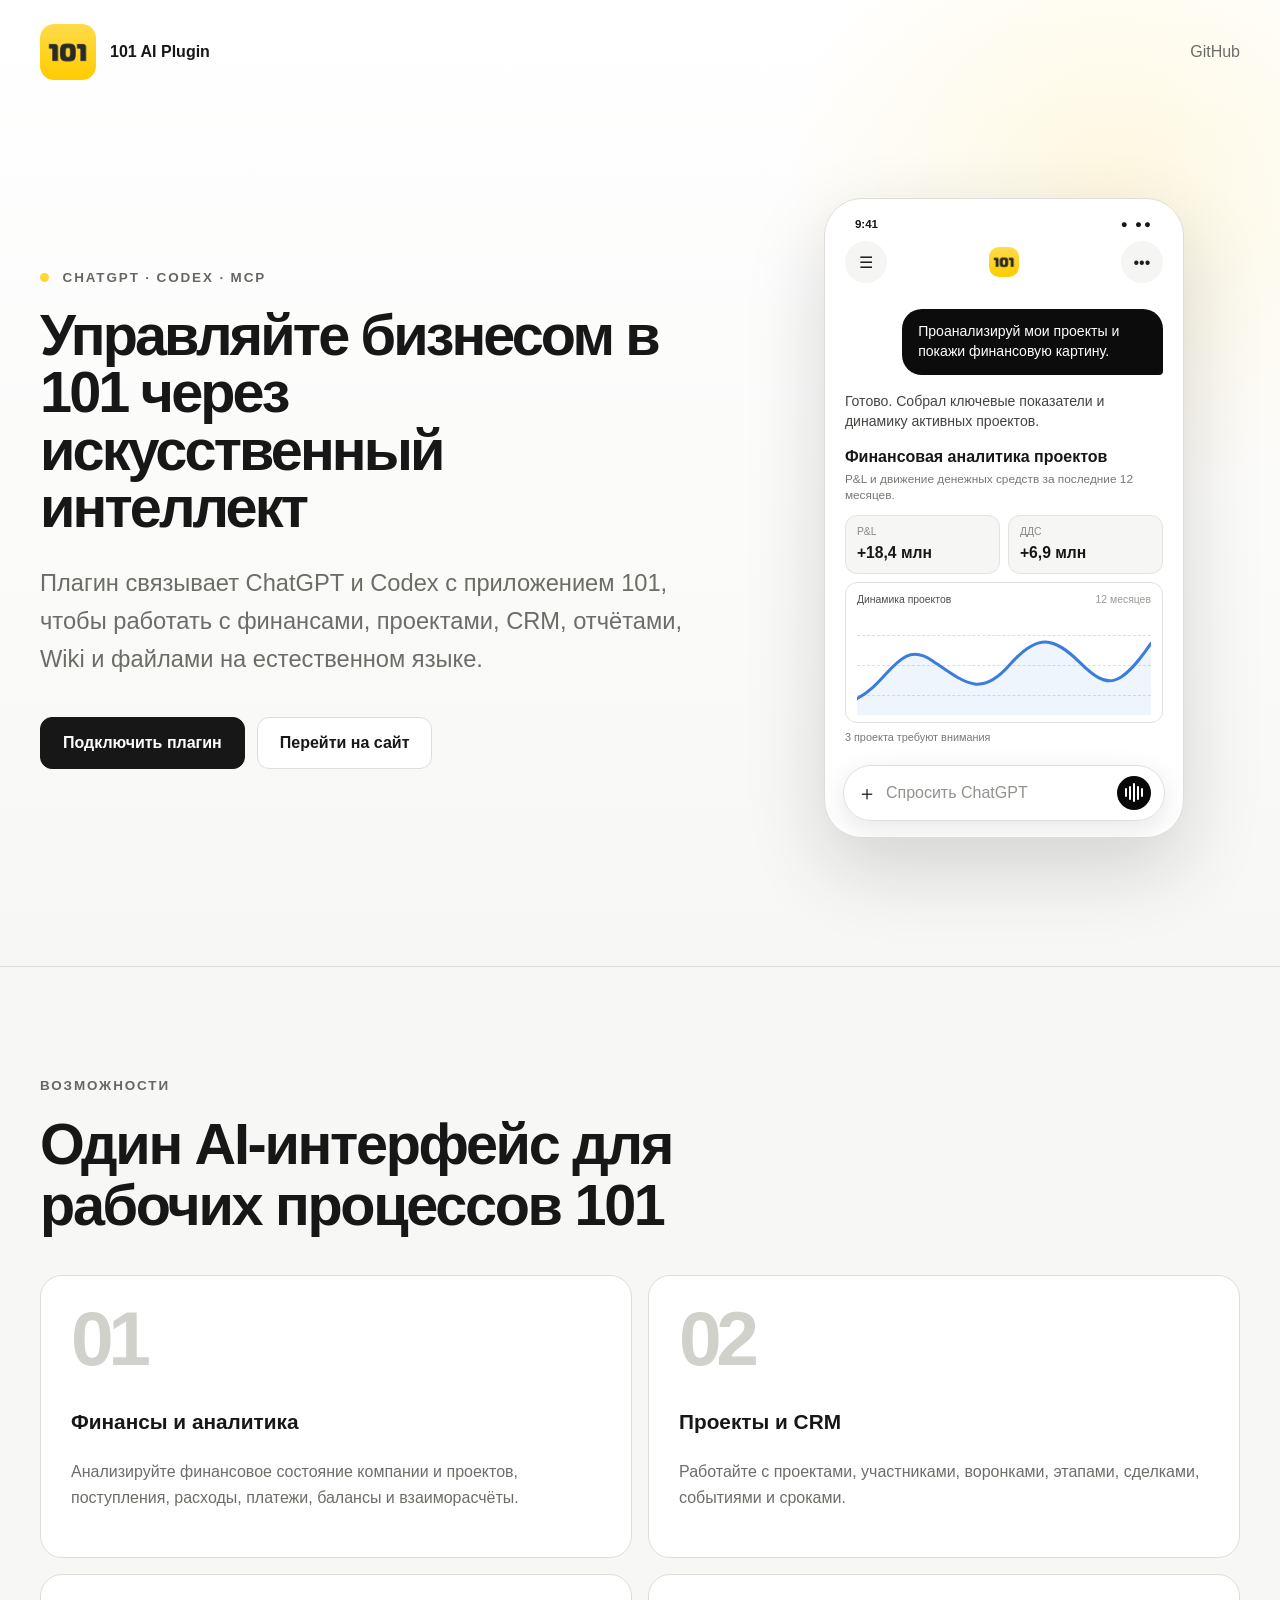
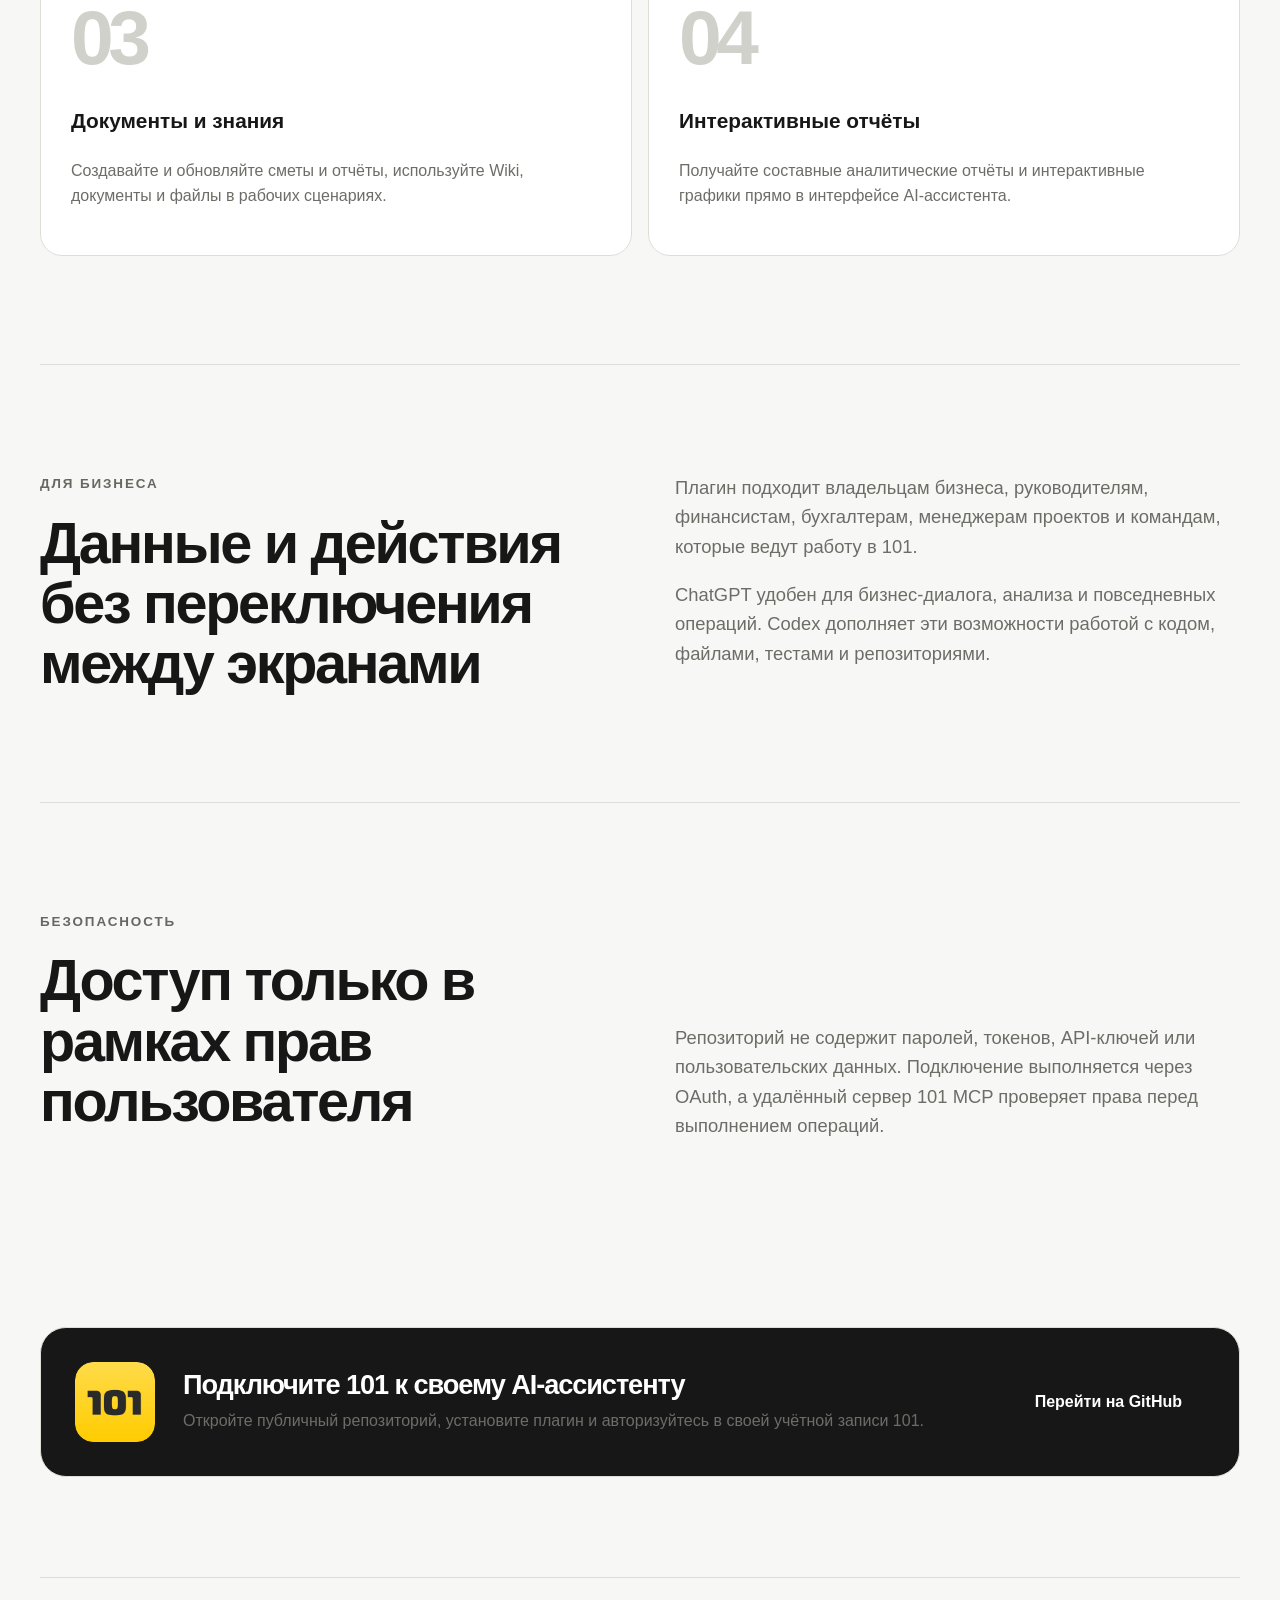
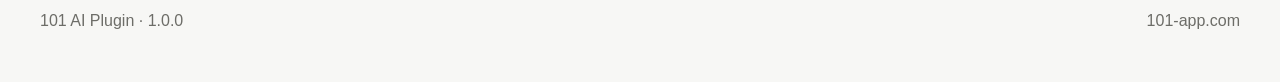
==== commit d1f82d3e: "fix: align security copy and simplify primary action" ====
--- a/docs/index.html
+++ b/docs/index.html
@@ -53,7 +53,7 @@
           <h1>Управляйте бизнесом в 101 через искусственный интеллект</h1>
           <p class="lead">Плагин связывает ChatGPT и Codex с приложением 101, чтобы работать с финансами, проектами, CRM, отчётами, Wiki и файлами на естественном языке.</p>
           <div class="actions">
-            <a class="button primary" href="https://github.com/101-group/101-ai-plugin#подключение-в-chatgpt">Подключить плагин <span aria-hidden="true">↗</span></a>
+            <a class="button primary" href="https://github.com/101-group/101-ai-plugin#подключение-в-chatgpt">Подключить плагин</a>
             <a class="button secondary" href="https://101-app.com/">Перейти на сайт</a>
           </div>
         </div>
--- a/docs/styles.css
+++ b/docs/styles.css
@@ -234,7 +234,7 @@
 
 .card { transition: transform 180ms ease, box-shadow 180ms ease; }
 .card:hover { transform: translateY(-4px); box-shadow: 0 18px 46px rgba(20,20,18,.07); }
-.card-number { display: block; margin-bottom: 54px; color: #999991; font-size: .78rem; font-weight: 700; letter-spacing: .12em; }
+.card-number { display: block; margin-bottom: 34px; color: #d1d1cc; font-size: clamp(3.6rem, 6vw, 5.6rem); font-weight: 650; line-height: .85; letter-spacing: -.07em; }
 
 .card p,
 .copy,
@@ -253,6 +253,8 @@
 
 .copy,
 .security > p { font-size: 1.15rem; }
+
+.security > p { padding-top: 112px; }
 
 .cta {
   display: grid;
@@ -299,6 +301,7 @@
   .security { grid-template-columns: 1fr; }
   .split,
   .security { gap: 24px; }
+  .security > p { padding-top: 0; }
   .section { padding: 76px 0; }
   .cta { grid-template-columns: 1fr; }
   .cta .button { width: 100%; }
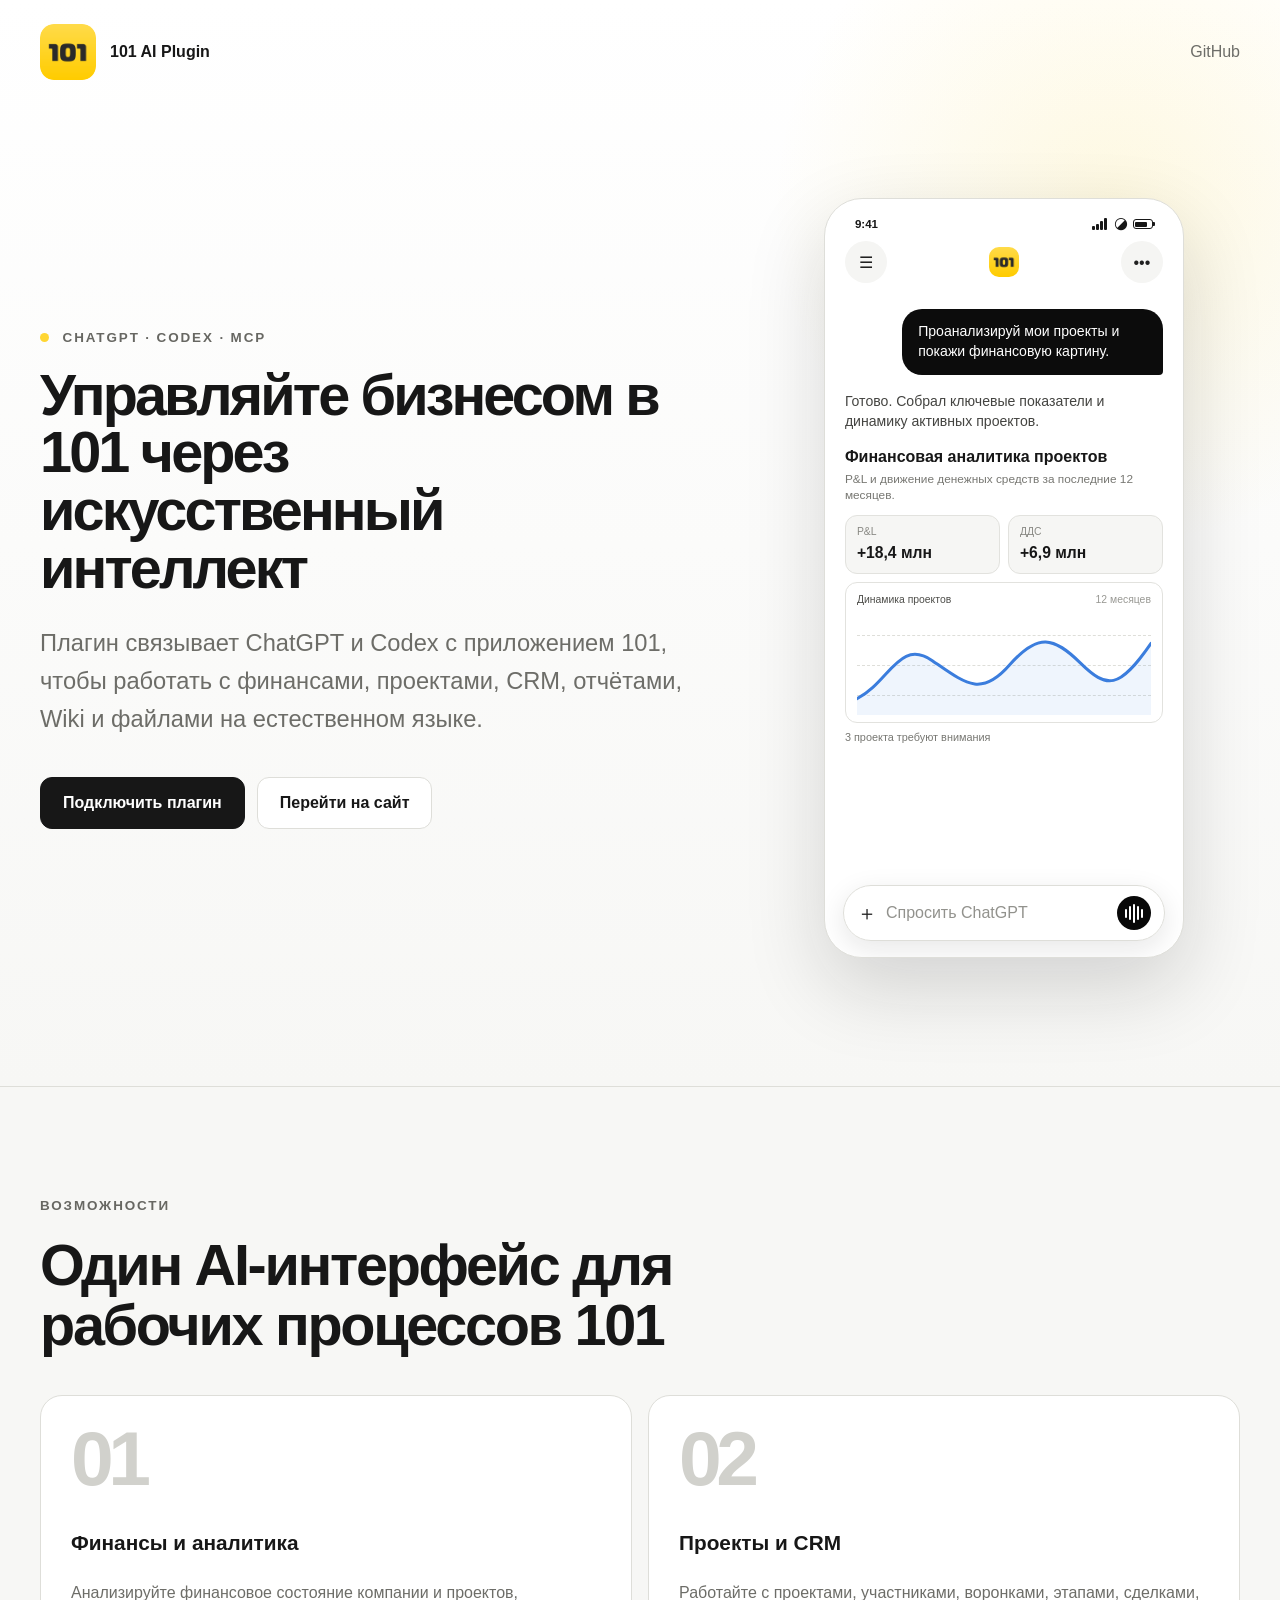
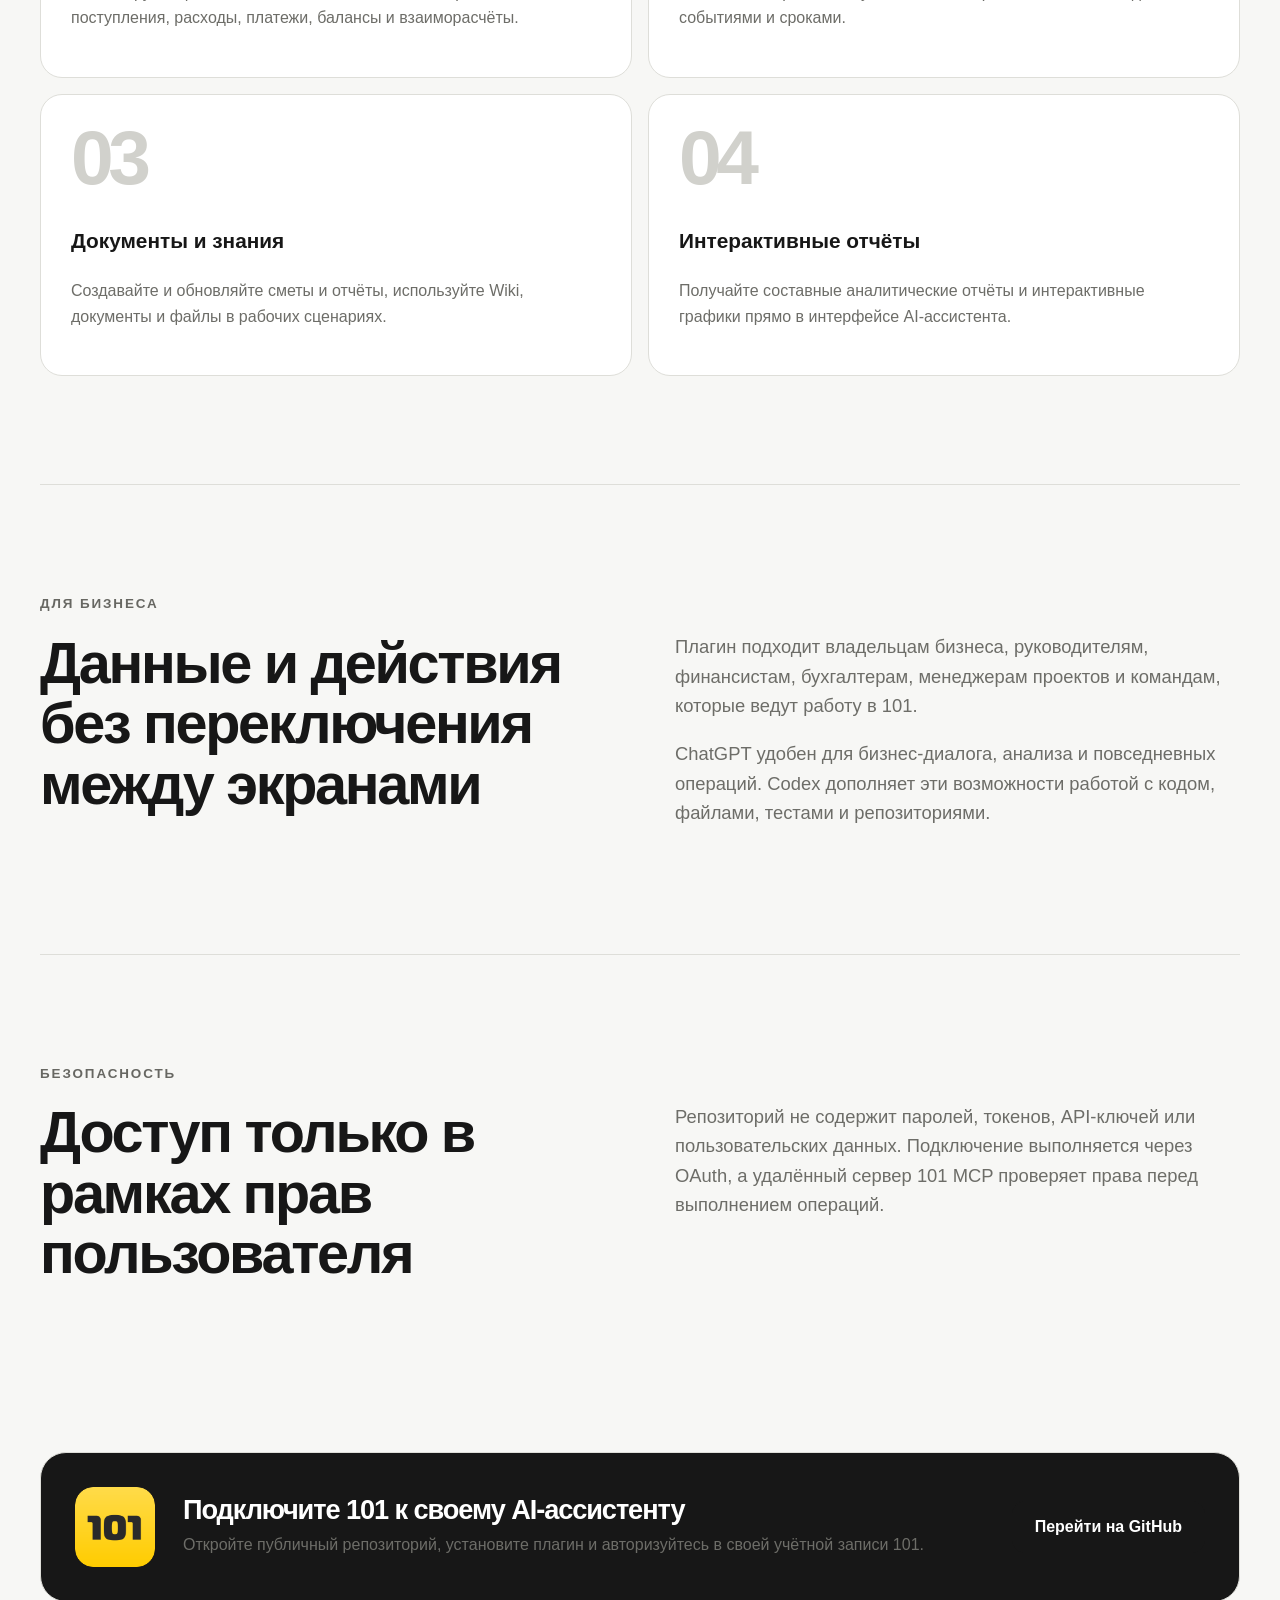
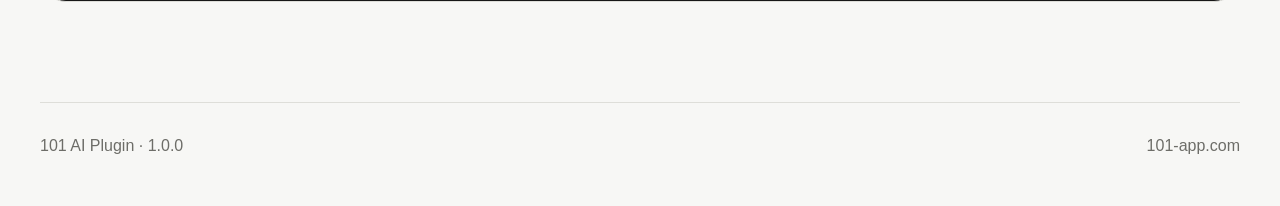
==== commit a2cd2af3: "fix: align content grid and extend phone mockup" ====
--- a/docs/index.html
+++ b/docs/index.html
@@ -15,7 +15,7 @@
     <meta property="og:url" content="https://101-group.github.io/101-ai-plugin/">
     <meta property="og:image" content="https://101-group.github.io/101-ai-plugin/101-logo.png">
     <meta name="twitter:card" content="summary">
-    <link rel="stylesheet" href="styles.css">
+    <link rel="stylesheet" href="styles.css?v=8">
     <script type="application/ld+json">
       {
         "@context": "https://schema.org",
@@ -59,7 +59,10 @@
         </div>
 
         <div class="assistant-preview" aria-label="Пример финансового анализа 101 в ChatGPT">
-          <div class="phone-status" aria-hidden="true"><strong>9:41</strong><span>● ●●</span></div>
+          <div class="phone-status" aria-hidden="true">
+            <strong>9:41</strong>
+            <span class="phone-indicators"><i class="signal"><b></b><b></b><b></b><b></b></i><i class="wifi">◒</i><i class="battery"></i></span>
+          </div>
           <div class="preview-head">
             <button type="button" tabindex="-1" aria-hidden="true">☰</button>
             <span class="preview-brand"><img src="101-logo.png" width="30" height="30" alt="101"></span>
--- a/docs/styles.css
+++ b/docs/styles.css
@@ -136,7 +136,8 @@
 .assistant-preview {
   position: relative;
   width: min(100%, 360px);
-  min-height: 570px;
+  aspect-ratio: 9 / 19;
+  min-height: 0;
   justify-self: center;
   padding: 16px 20px 20px;
   overflow: hidden;
@@ -147,8 +148,17 @@
   box-shadow: 0 30px 80px rgba(20, 20, 18, 0.16);
 }
 
-.phone-status { display: flex; justify-content: space-between; padding: 0 10px 8px; font-size: .72rem; }
-.phone-status span { letter-spacing: 2px; }
+.phone-status { display: flex; justify-content: space-between; align-items: center; padding: 0 10px 8px; font-size: .72rem; }
+.phone-indicators { display: flex; align-items: center; gap: 6px; }
+.signal { display: flex; height: 12px; align-items: end; gap: 1.5px; }
+.signal b { display: block; width: 2.5px; height: 4px; background: #171717; border-radius: 1px; }
+.signal b:nth-child(2) { height: 6px; }
+.signal b:nth-child(3) { height: 9px; }
+.signal b:nth-child(4) { height: 12px; }
+.wifi { color: #171717; font-size: 1rem; font-style: normal; line-height: 1; transform: rotate(-45deg); }
+.battery { position: relative; display: block; width: 20px; height: 10px; border: 1.5px solid #171717; border-radius: 3px; }
+.battery::before { position: absolute; inset: 1.5px 5px 1.5px 1.5px; background: #171717; border-radius: 1px; content: ""; }
+.battery::after { position: absolute; top: 2px; right: -3.5px; width: 2px; height: 4px; background: #171717; border-radius: 0 1px 1px 0; content: ""; }
 
 .preview-head,
 .preview-foot {
@@ -254,7 +264,8 @@
 .copy,
 .security > p { font-size: 1.15rem; }
 
-.security > p { padding-top: 112px; }
+.split > .copy,
+.security > p { padding-top: 39px; }
 
 .cta {
   display: grid;
@@ -294,13 +305,14 @@
 @media (max-width: 760px) {
   .hero { min-height: auto; }
   .hero-content { grid-template-columns: 1fr; gap: 48px; padding: 84px 0 72px; }
-  .assistant-preview { width: min(100%, 342px); min-height: 560px; border-radius: 32px; }
+  .assistant-preview { width: min(100%, 342px); min-height: 0; border-radius: 32px; }
   .user-message { max-width: 88%; }
   .grid,
   .split,
   .security { grid-template-columns: 1fr; }
   .split,
   .security { gap: 24px; }
+  .split > .copy,
   .security > p { padding-top: 0; }
   .section { padding: 76px 0; }
   .cta { grid-template-columns: 1fr; }
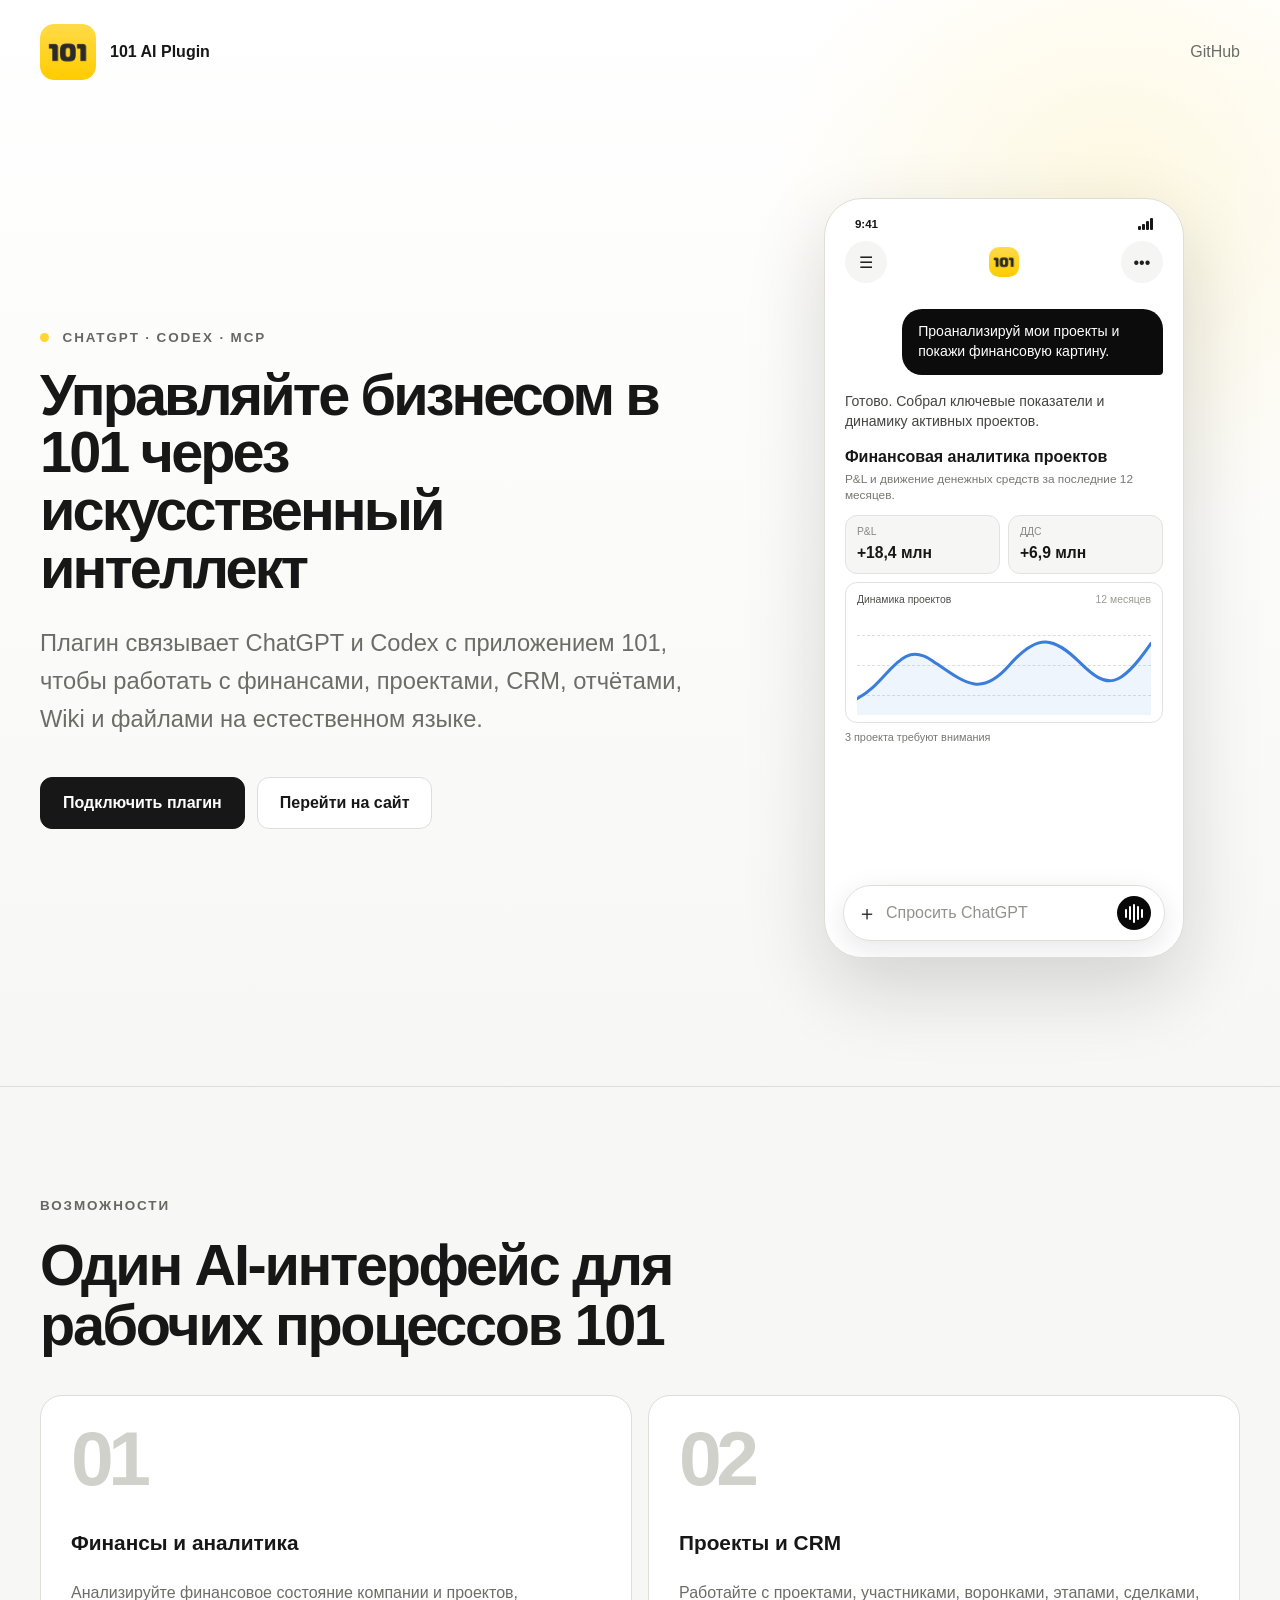
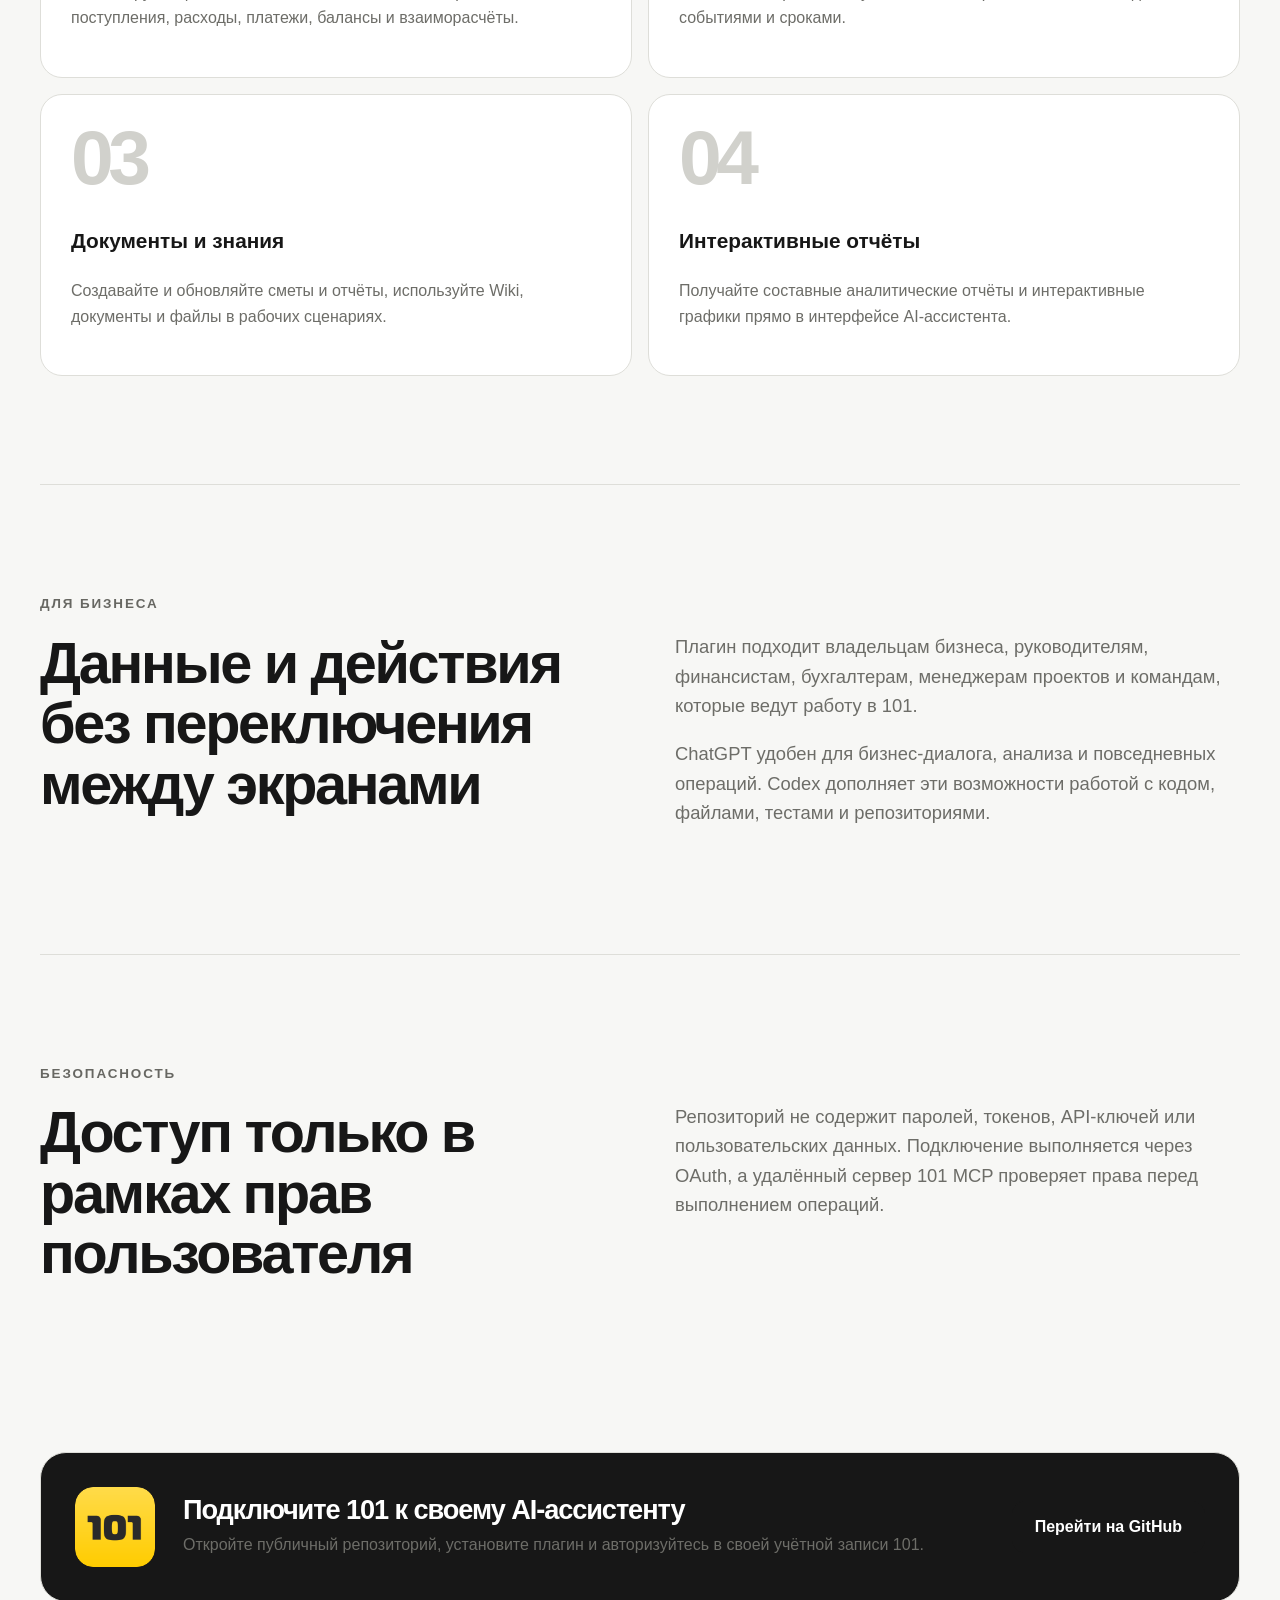
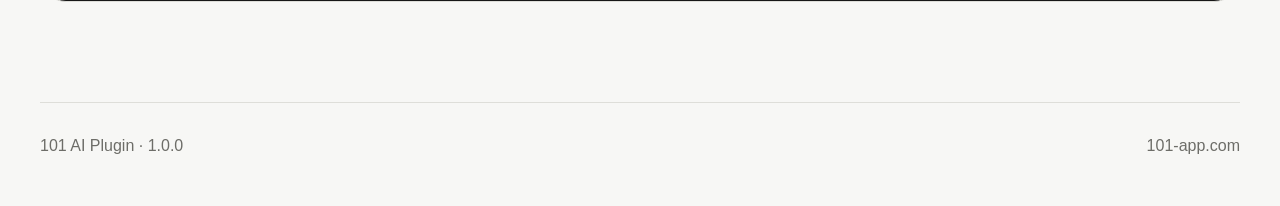
==== commit fa669465: "fix: show only cellular signal in phone status" ====
--- a/docs/index.html
+++ b/docs/index.html
@@ -15,7 +15,7 @@
     <meta property="og:url" content="https://101-group.github.io/101-ai-plugin/">
     <meta property="og:image" content="https://101-group.github.io/101-ai-plugin/101-logo.png">
     <meta name="twitter:card" content="summary">
-    <link rel="stylesheet" href="styles.css?v=8">
+    <link rel="stylesheet" href="styles.css?v=9">
     <script type="application/ld+json">
       {
         "@context": "https://schema.org",
@@ -61,7 +61,7 @@
         <div class="assistant-preview" aria-label="Пример финансового анализа 101 в ChatGPT">
           <div class="phone-status" aria-hidden="true">
             <strong>9:41</strong>
-            <span class="phone-indicators"><i class="signal"><b></b><b></b><b></b><b></b></i><i class="wifi">◒</i><i class="battery"></i></span>
+            <span class="phone-indicators"><i class="signal"><b></b><b></b><b></b><b></b></i></span>
           </div>
           <div class="preview-head">
             <button type="button" tabindex="-1" aria-hidden="true">☰</button>
--- a/docs/styles.css
+++ b/docs/styles.css
@@ -155,10 +155,6 @@
 .signal b:nth-child(2) { height: 6px; }
 .signal b:nth-child(3) { height: 9px; }
 .signal b:nth-child(4) { height: 12px; }
-.wifi { color: #171717; font-size: 1rem; font-style: normal; line-height: 1; transform: rotate(-45deg); }
-.battery { position: relative; display: block; width: 20px; height: 10px; border: 1.5px solid #171717; border-radius: 3px; }
-.battery::before { position: absolute; inset: 1.5px 5px 1.5px 1.5px; background: #171717; border-radius: 1px; content: ""; }
-.battery::after { position: absolute; top: 2px; right: -3.5px; width: 2px; height: 4px; background: #171717; border-radius: 0 1px 1px 0; content: ""; }
 
 .preview-head,
 .preview-foot {
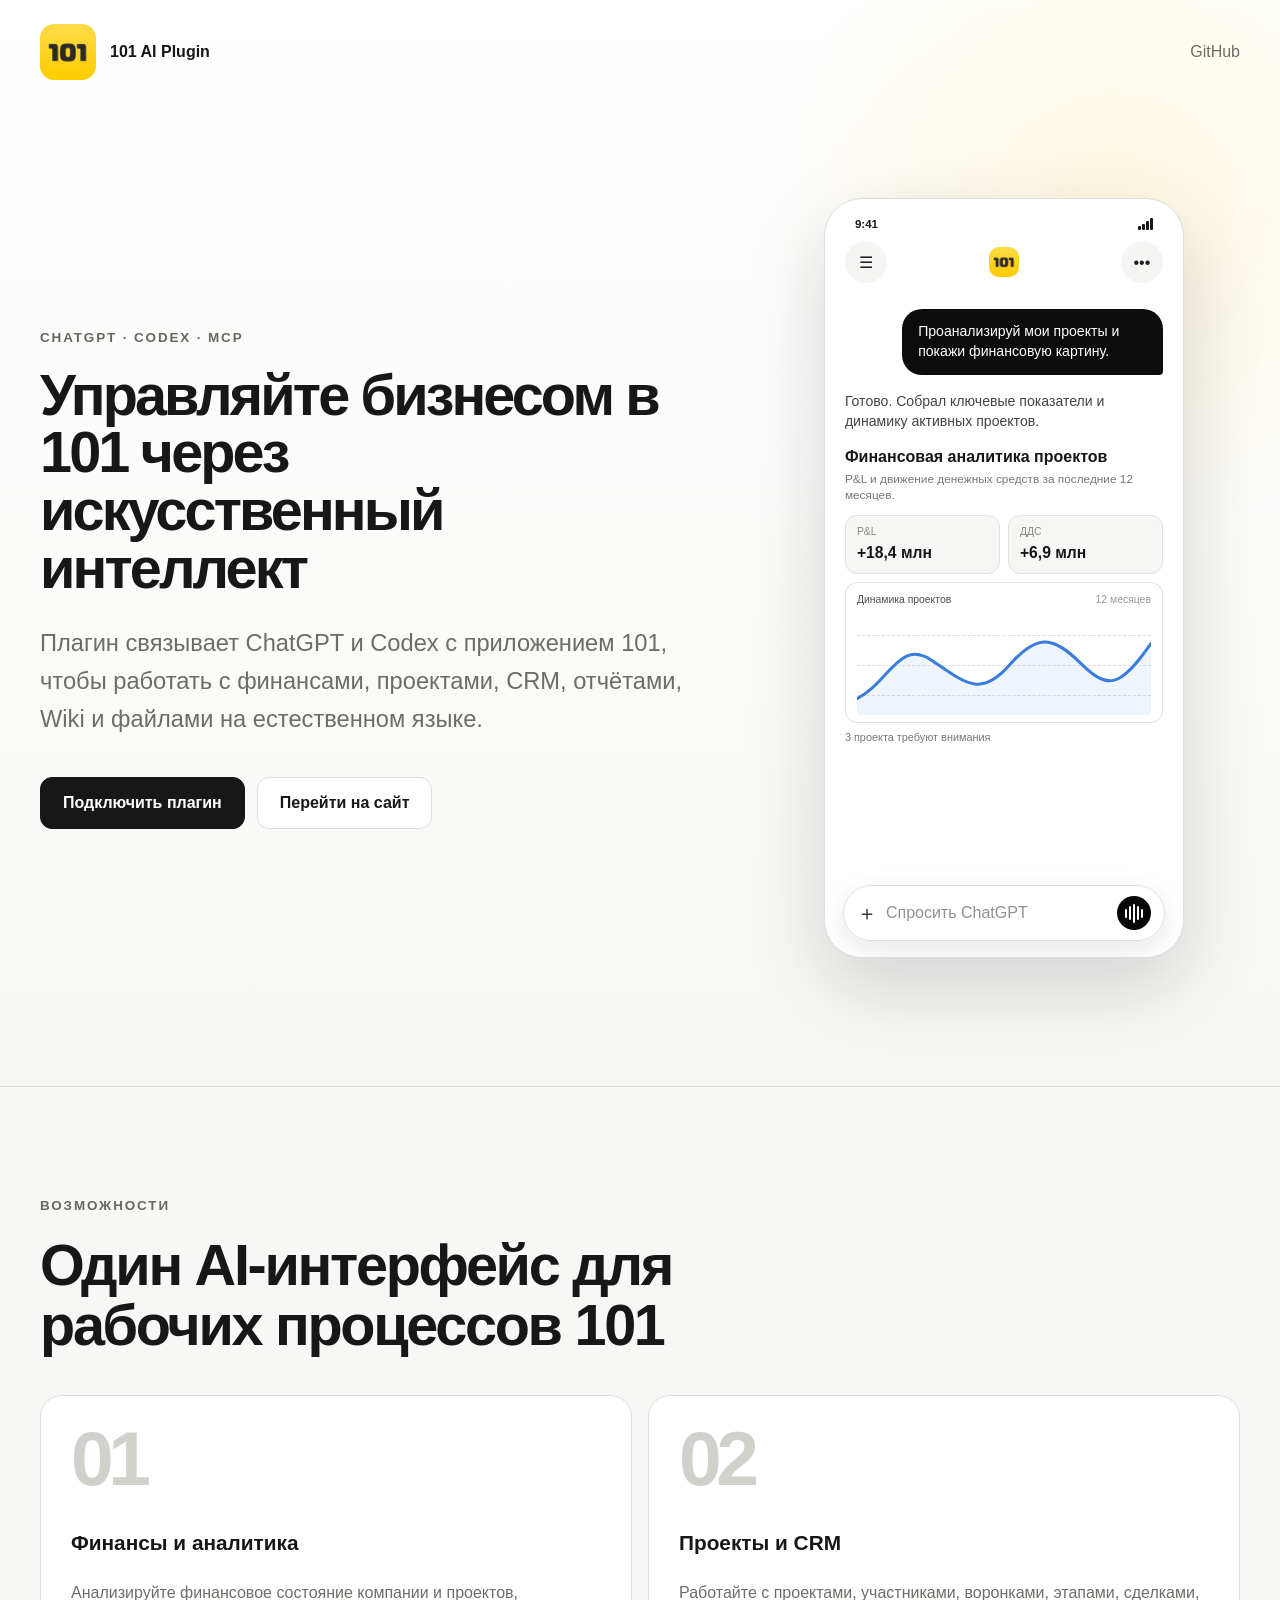
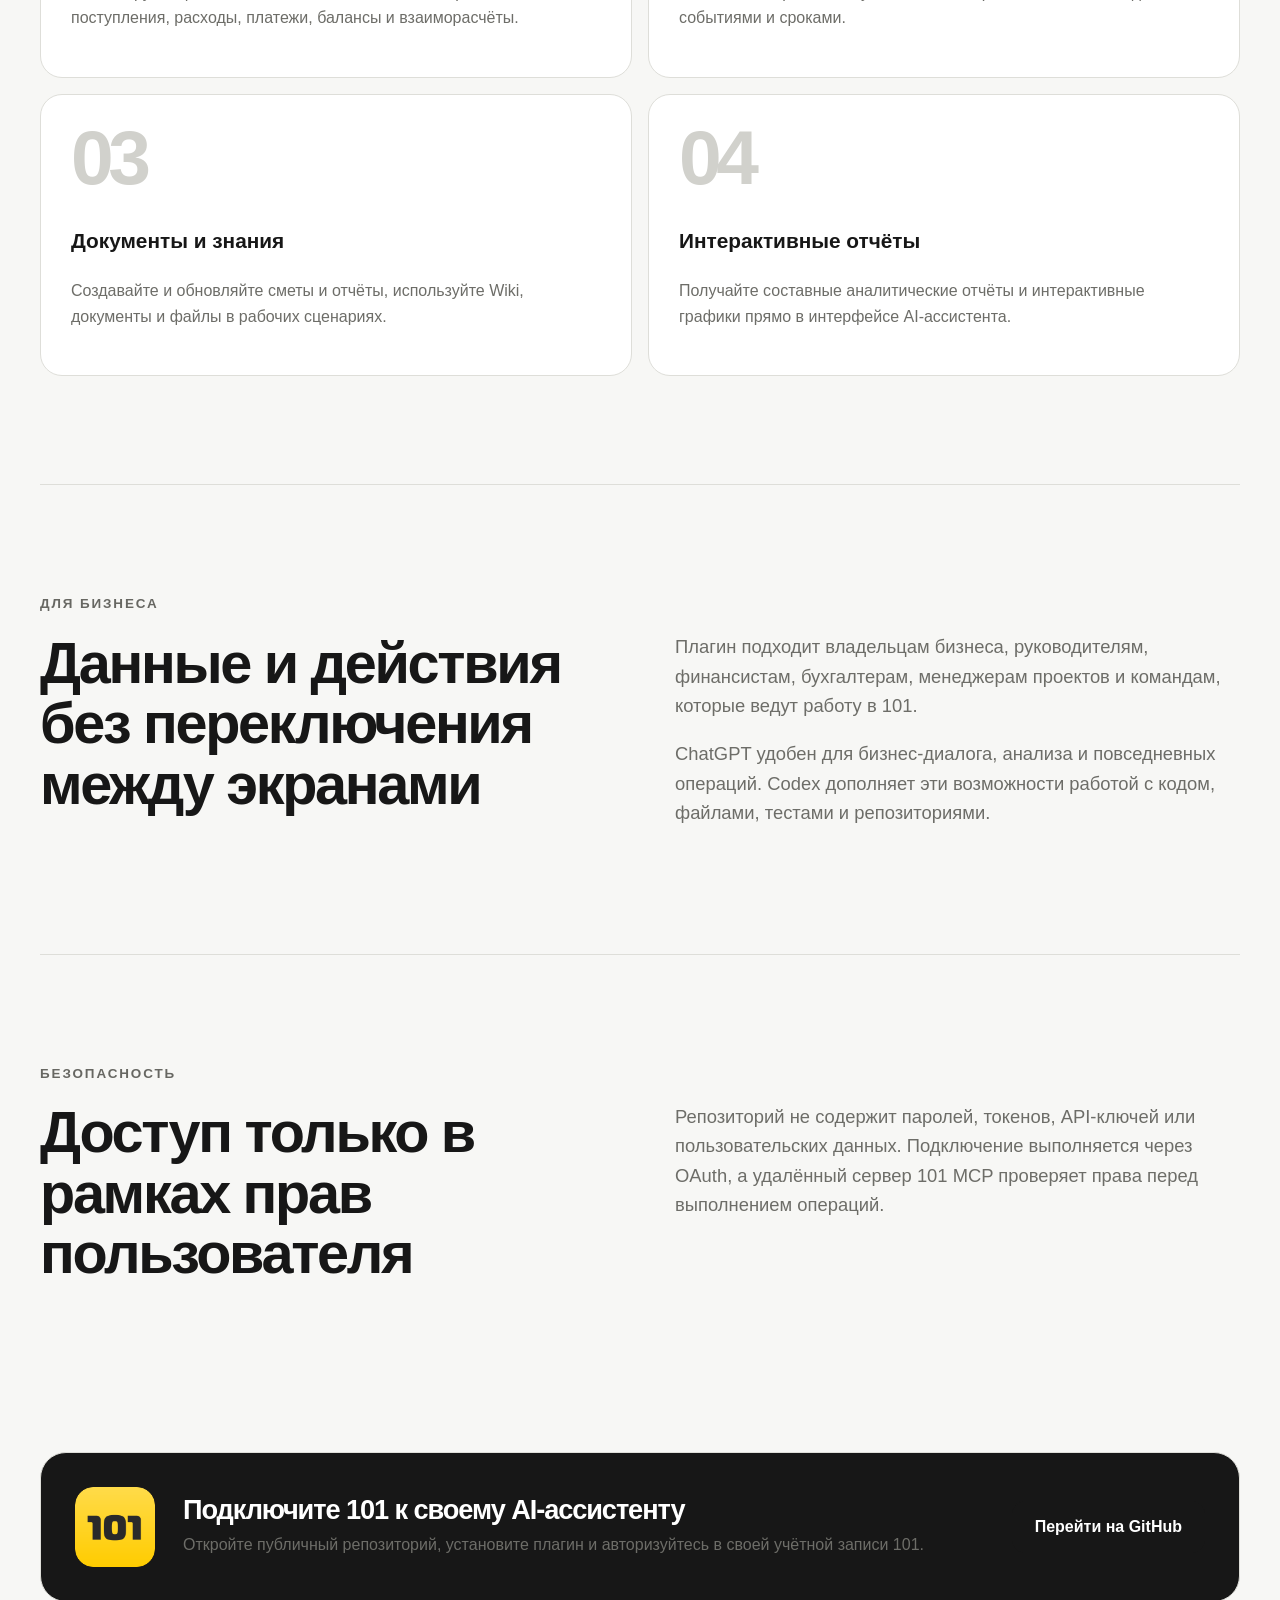
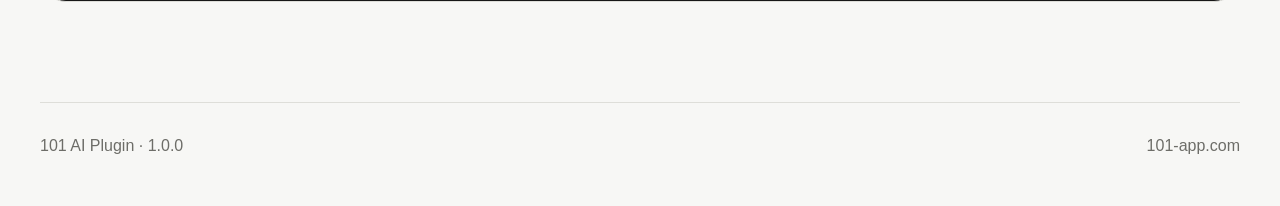
==== commit 210fe38a: "fix: remove yellow hero marker" ====
--- a/docs/index.html
+++ b/docs/index.html
@@ -15,7 +15,7 @@
     <meta property="og:url" content="https://101-group.github.io/101-ai-plugin/">
     <meta property="og:image" content="https://101-group.github.io/101-ai-plugin/101-logo.png">
     <meta name="twitter:card" content="summary">
-    <link rel="stylesheet" href="styles.css?v=9">
+    <link rel="stylesheet" href="styles.css?v=10">
     <script type="application/ld+json">
       {
         "@context": "https://schema.org",
@@ -49,7 +49,7 @@
 
       <div class="hero-content">
         <div class="hero-copy">
-          <p class="eyebrow"><span></span> ChatGPT · Codex · MCP</p>
+          <p class="eyebrow">ChatGPT · Codex · MCP</p>
           <h1>Управляйте бизнесом в 101 через искусственный интеллект</h1>
           <p class="lead">Плагин связывает ChatGPT и Codex с приложением 101, чтобы работать с финансами, проектами, CRM, отчётами, Wiki и файлами на естественном языке.</p>
           <div class="actions">
--- a/docs/styles.css
+++ b/docs/styles.css
@@ -72,15 +72,6 @@
   font-weight: 750;
   letter-spacing: 0.14em;
   text-transform: uppercase;
-}
-
-.eyebrow span {
-  display: inline-block;
-  width: 9px;
-  height: 9px;
-  margin-right: 8px;
-  background: var(--accent);
-  border-radius: 50%;
 }
 
 h1,
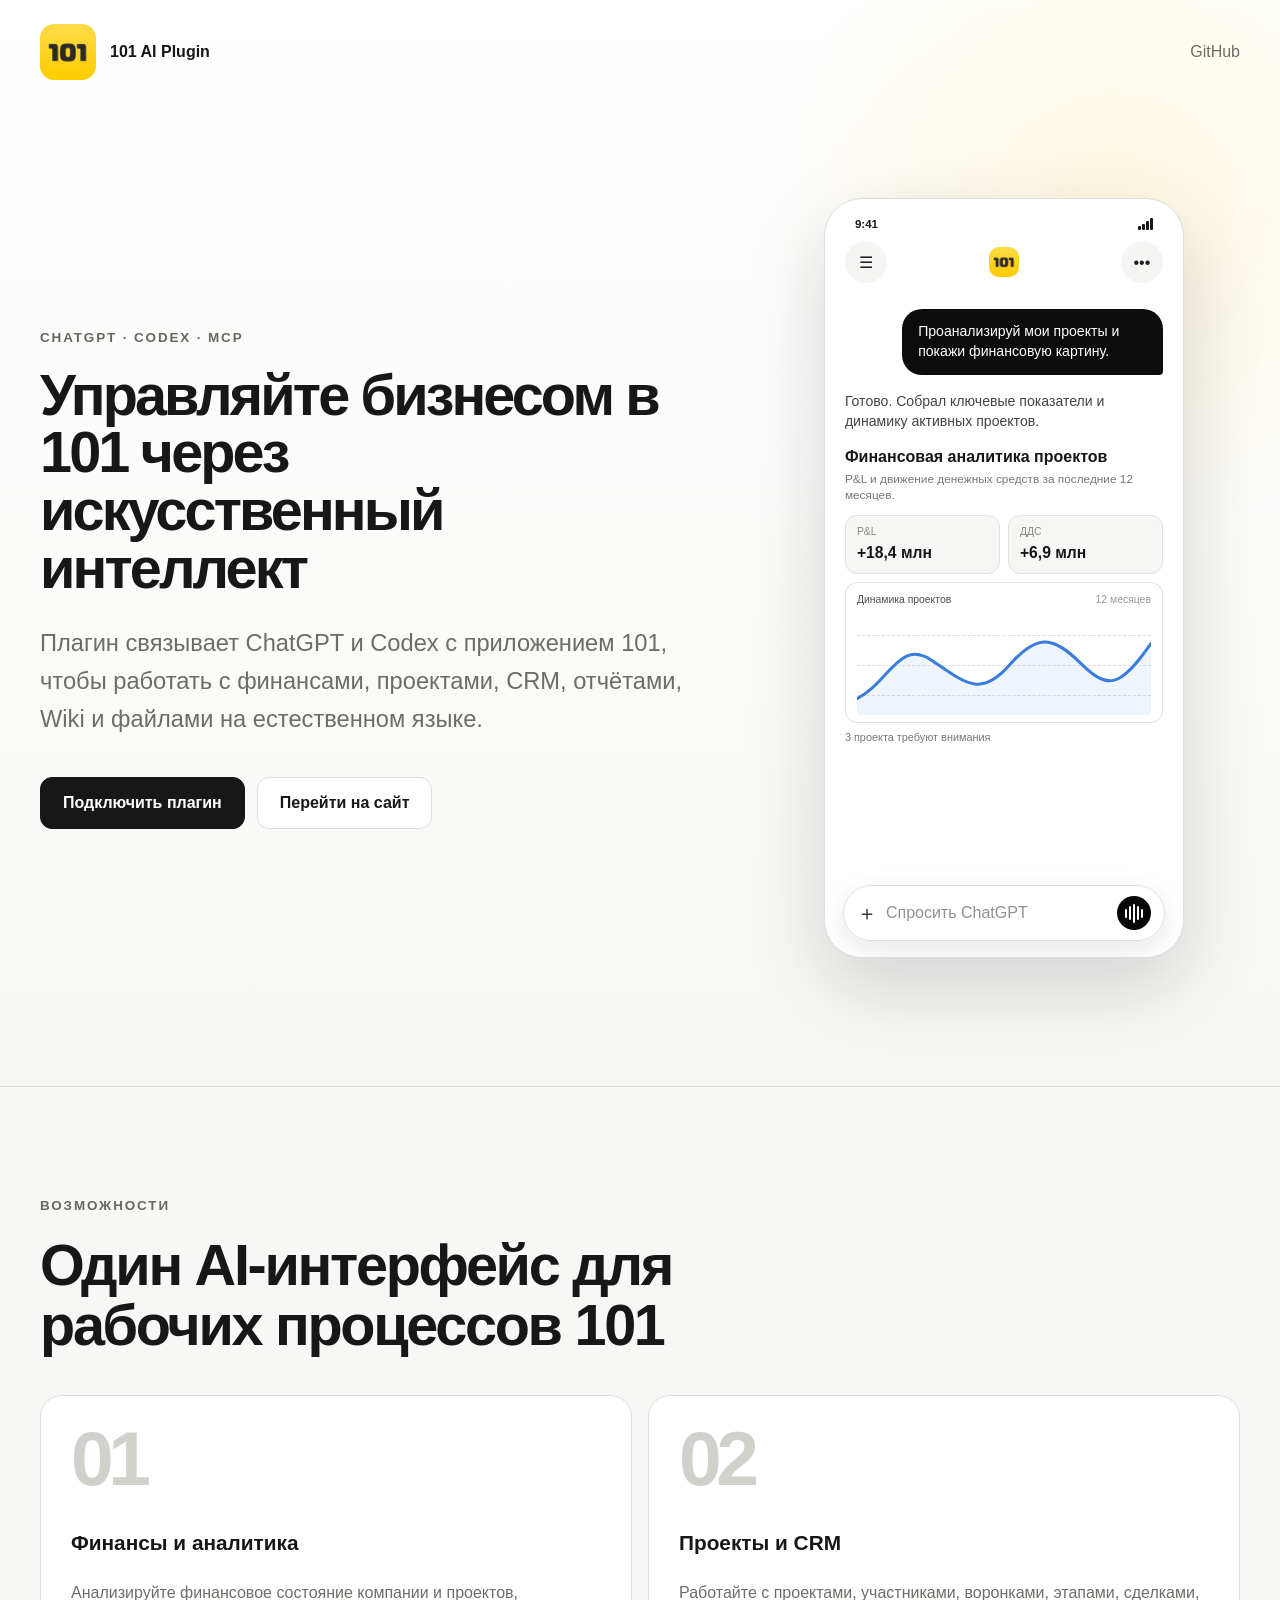
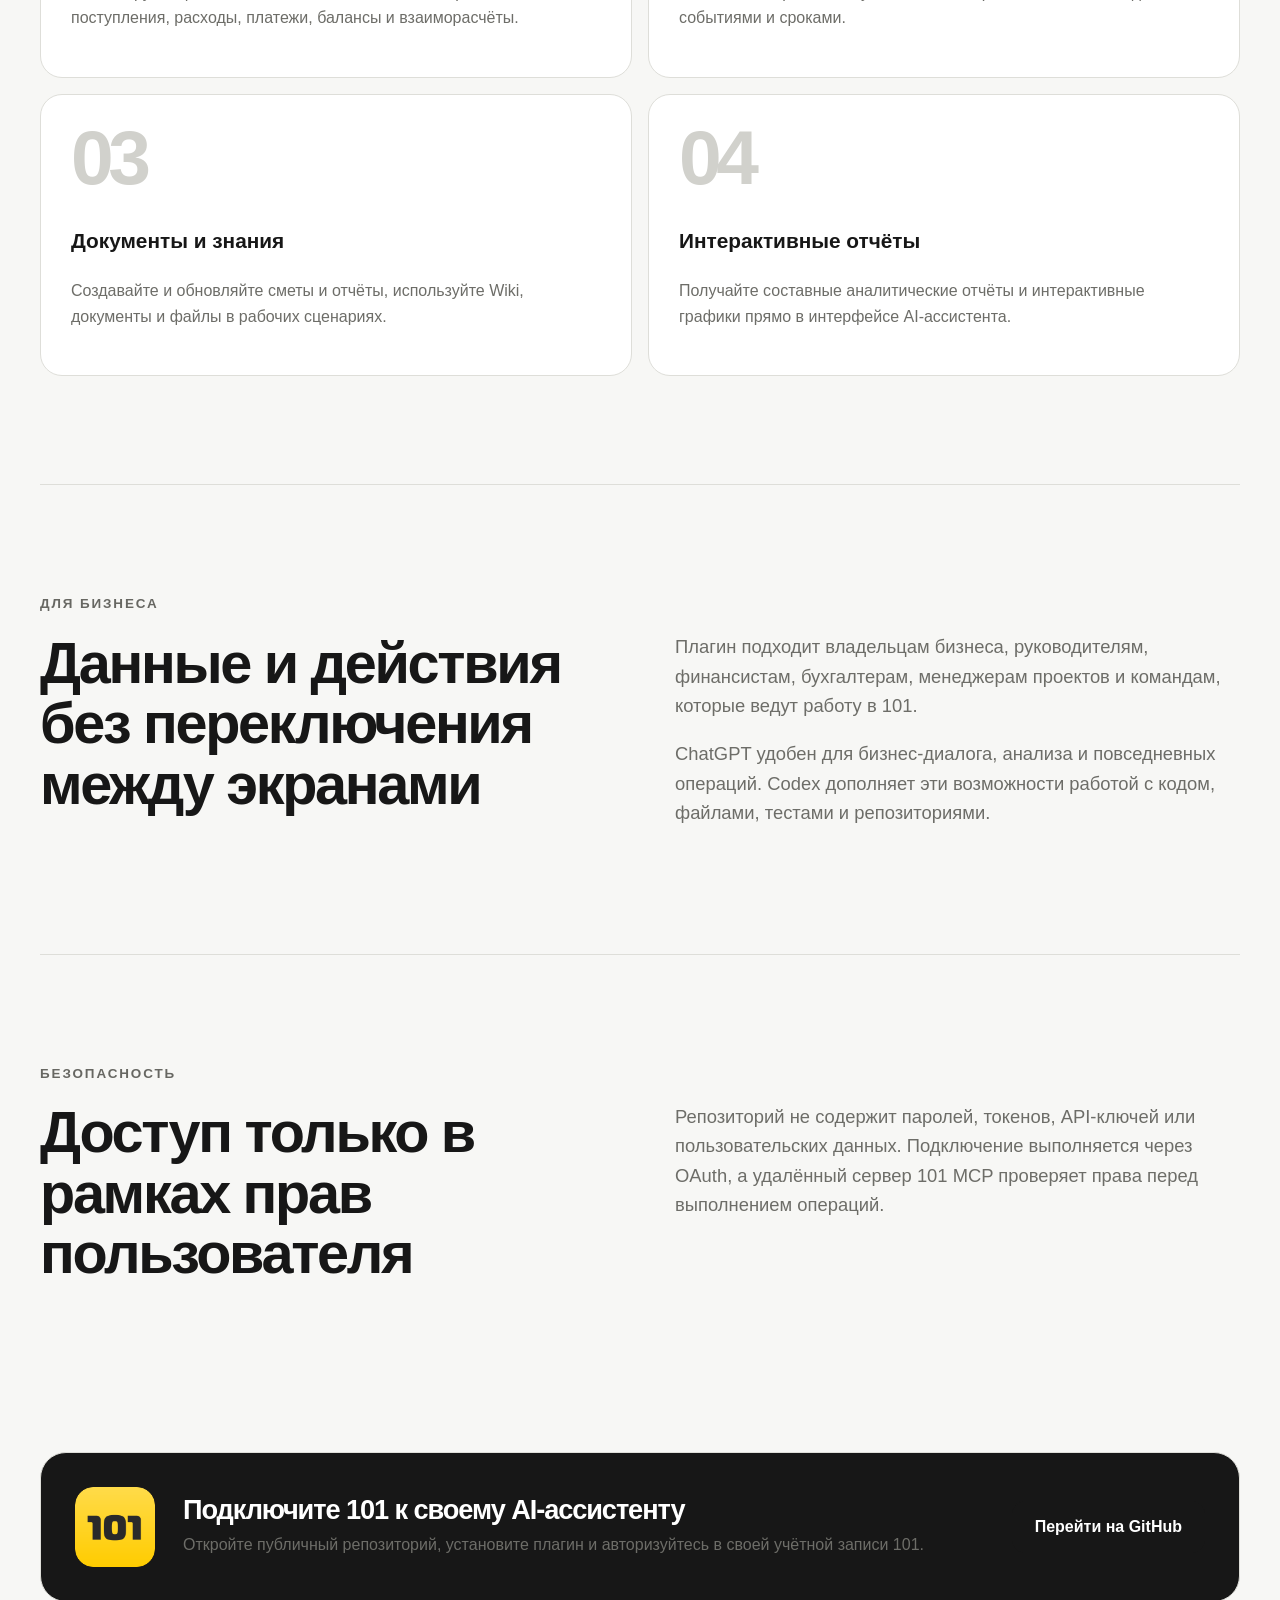
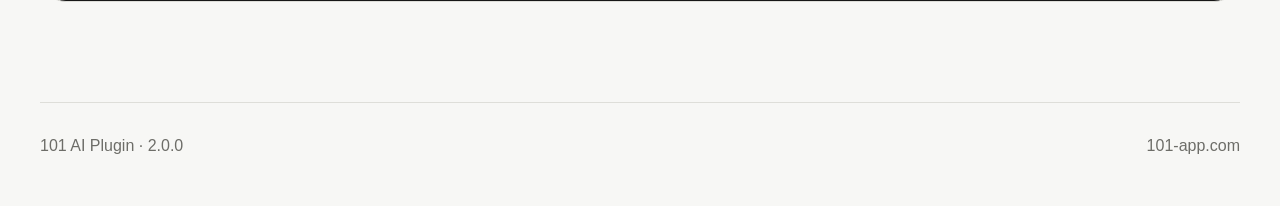
==== commit 390feeb0: "виджет: опубликовать неизменяемую пару аналитики v2" ====
--- a/docs/index.html
+++ b/docs/index.html
@@ -24,7 +24,7 @@
         "applicationCategory": "BusinessApplication",
         "description": "Плагин приложения 101 для работы с финансами, проектами, CRM, отчётами и бизнес-аналитикой через ChatGPT, Codex и MCP.",
         "url": "https://101-group.github.io/101-ai-plugin/",
-        "softwareVersion": "1.0.0",
+        "softwareVersion": "2.0.0",
         "publisher": {
           "@type": "Organization",
           "name": "101",
@@ -156,7 +156,7 @@
     </main>
 
     <footer>
-      <span>101 AI Plugin · 1.0.0</span>
+      <span>101 AI Plugin · 2.0.0</span>
       <a href="https://101-app.com/">101-app.com</a>
     </footer>
   </body>
